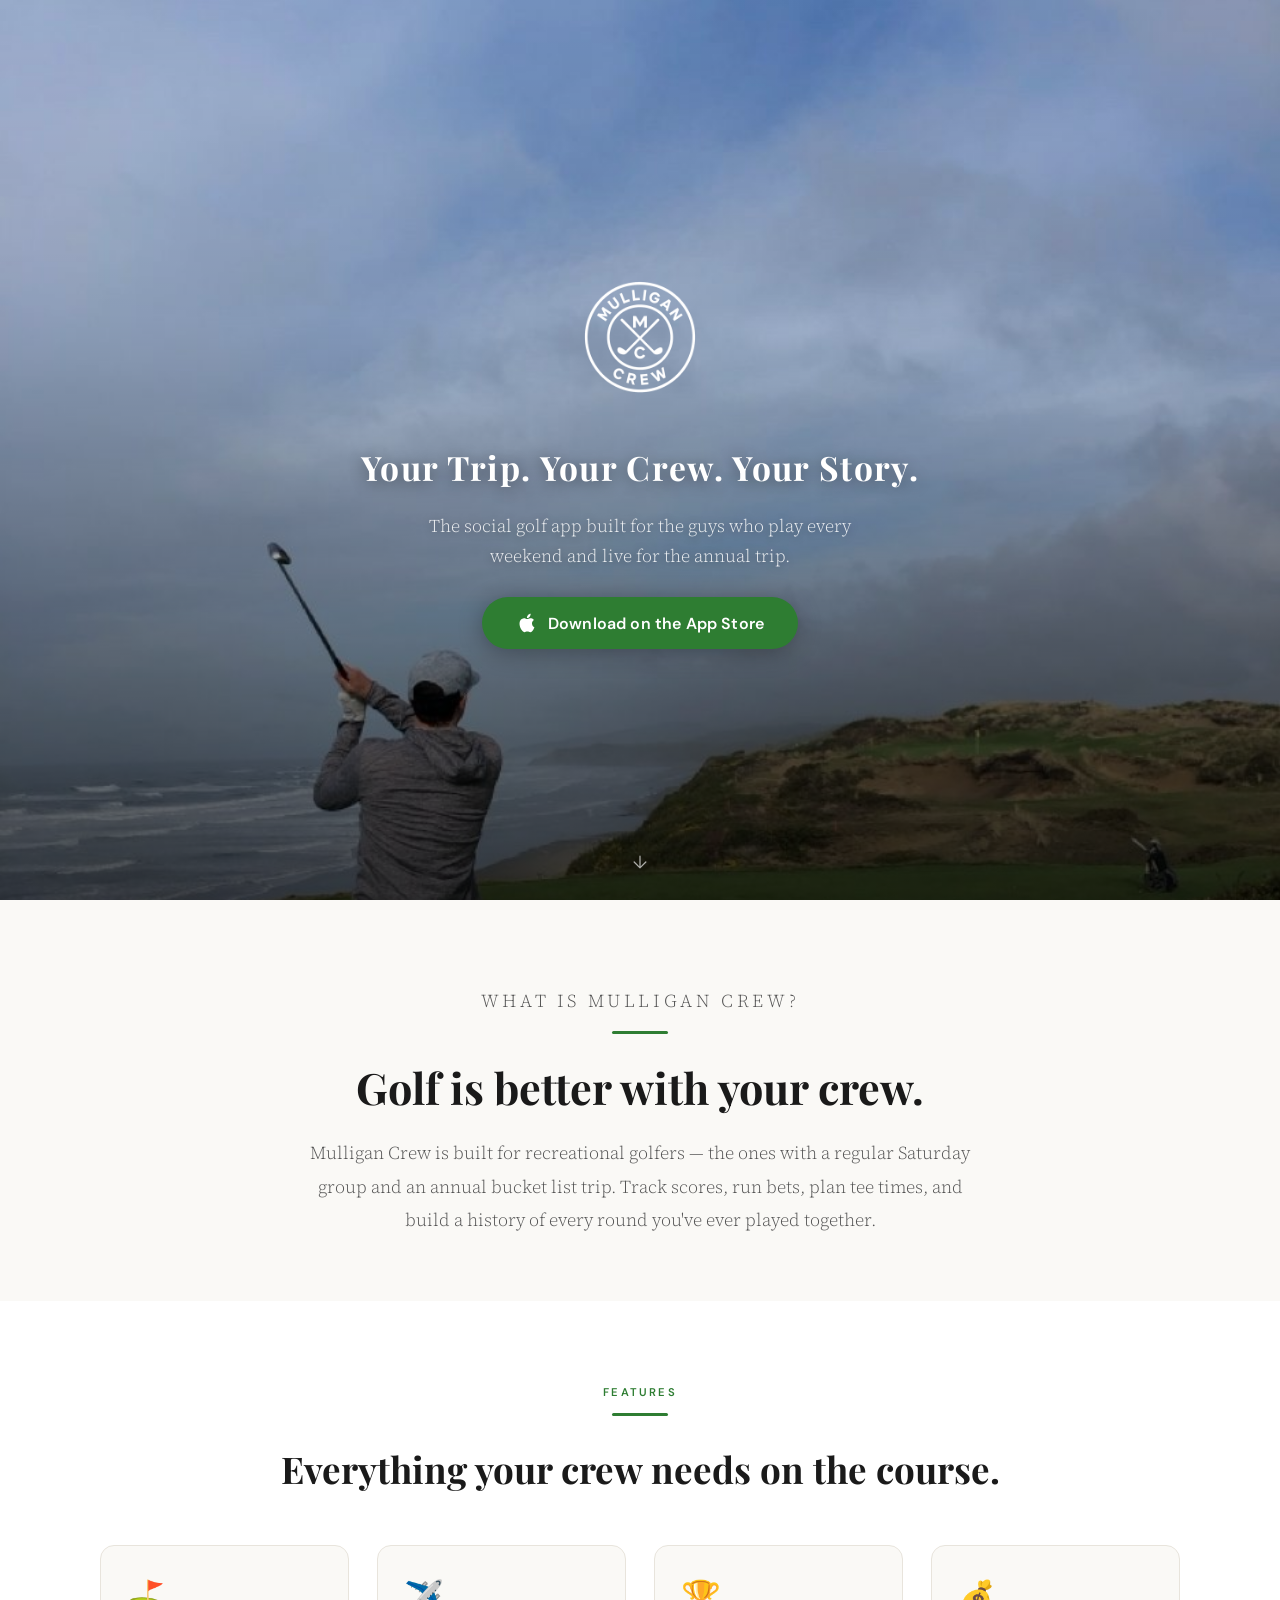
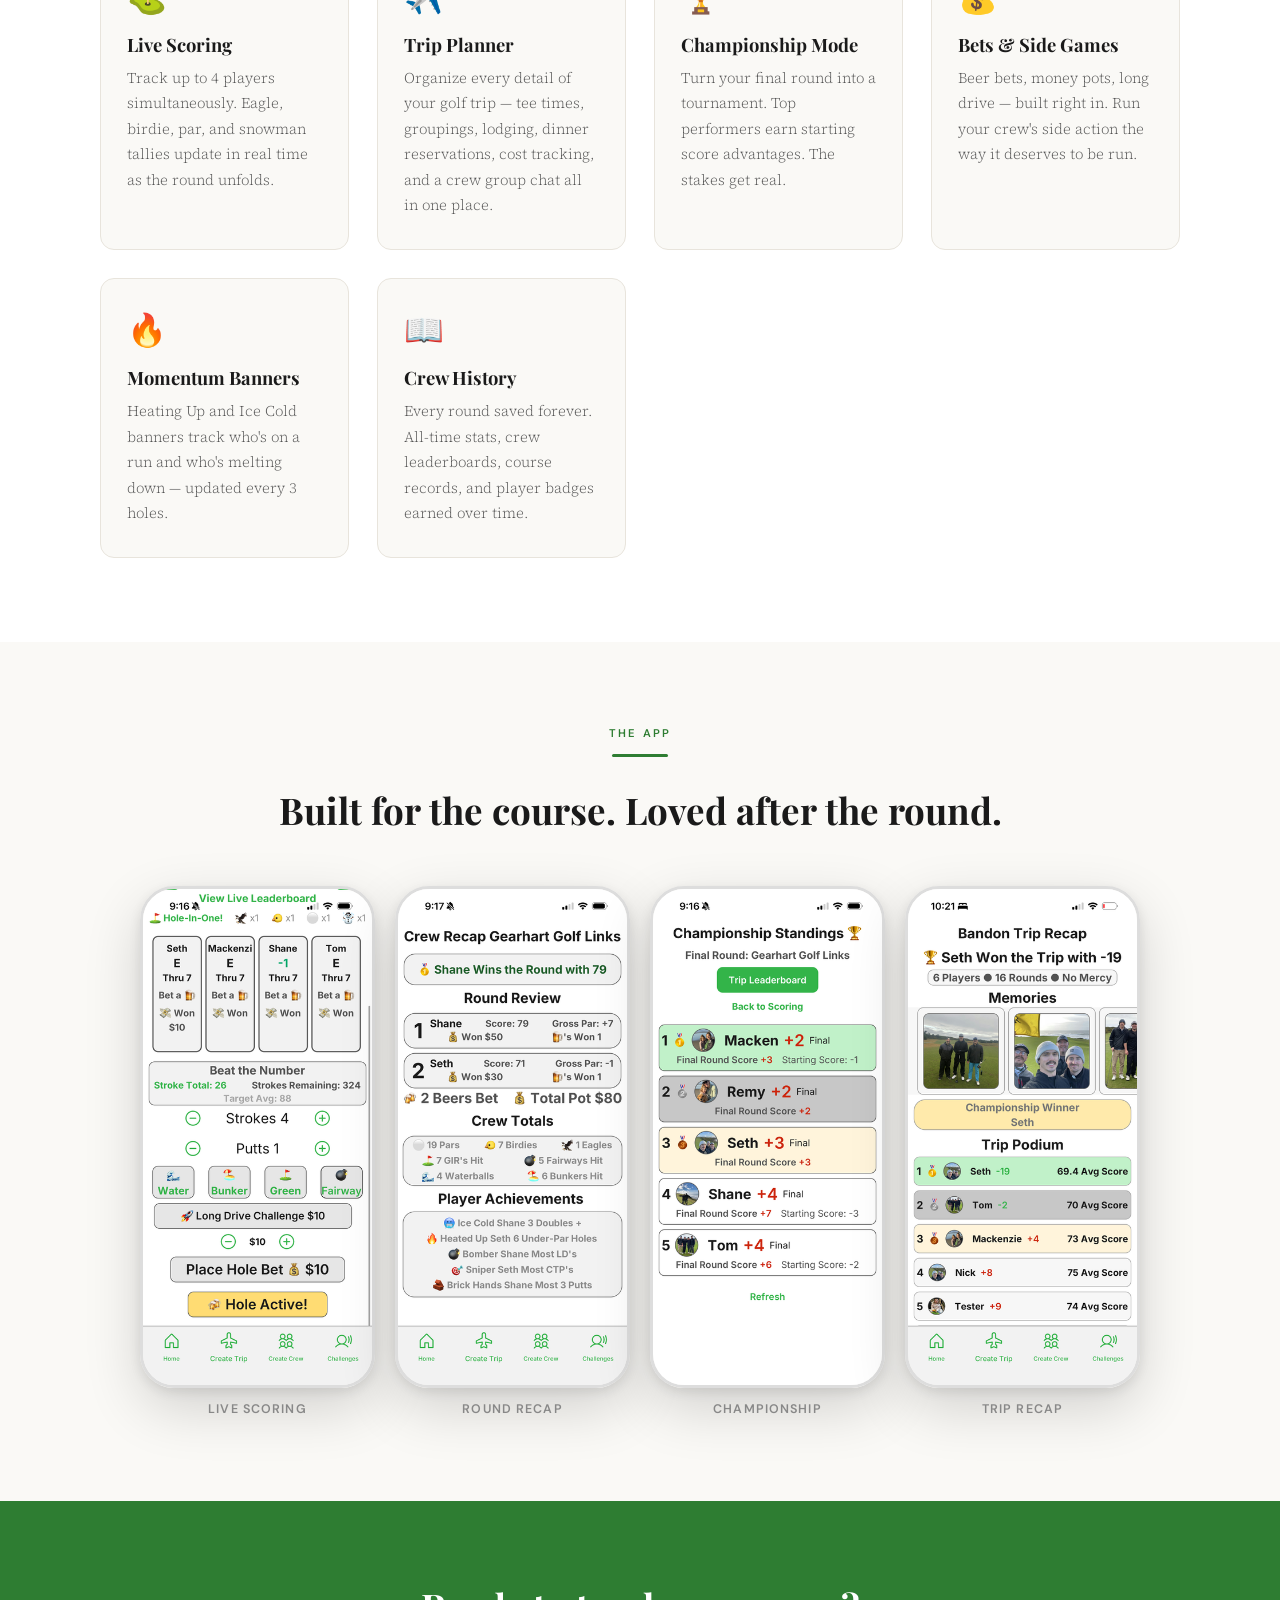
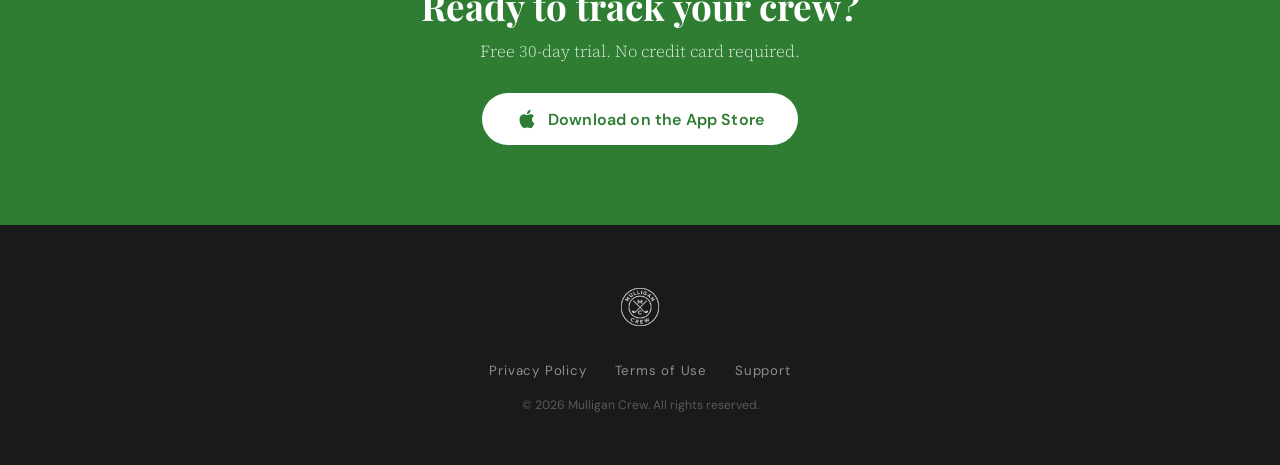
==== index.html @ a4bb323d "Update index.html" ====
<!DOCTYPE html>
<html lang="en">
<head>
<meta charset="UTF-8">
<meta name="viewport" content="width=device-width, initial-scale=1.0">
<title>Mulligan Crew — Social Golf for Your Crew</title>
<link rel="preconnect" href="https://fonts.googleapis.com">
<link href="https://fonts.googleapis.com/css2?family=Playfair+Display:wght@700;900&family=Source+Serif+4:wght@300;400;600&family=DM+Sans:wght@400;500;600&display=swap" rel="stylesheet">
<style>
  *, *::before, *::after { box-sizing: border-box; margin: 0; padding: 0; }

  :root {
    --green: #2E7D32;
    --green-light: #43A047;
    --green-pale: #f0f7f0;
    --cream: #faf9f6;
    --charcoal: #1a1a1a;
    --mid: #555;
    --light: #888;
  }

  html { scroll-behavior: smooth; }

  body {
    font-family: 'DM Sans', sans-serif;
    background: var(--cream);
    color: var(--charcoal);
    overflow-x: hidden;
  }

  /* ── HERO ── */
  .hero {
    position: relative;
    height: 100vh;
    min-height: 620px;
    max-height: 960px;
    display: flex;
    flex-direction: column;
    align-items: center;
    justify-content: center;
    text-align: center;
    overflow: hidden;
  }

  .hero-bg {
    position: absolute;
    inset: 0;
    background-image: url('[data-uri]');
    background-size: cover;
    background-position: center 30%;
    transform: scale(1.04);
    transition: transform 9s ease-out;
  }

  .hero-bg.loaded { transform: scale(1); }

  .hero-overlay {
    position: absolute;
    inset: 0;
    background: linear-gradient(
      to bottom,
      rgba(0,0,0,0.05) 0%,
      rgba(0,0,0,0.15) 35%,
      rgba(0,0,0,0.52) 80%,
      rgba(0,0,0,0.68) 100%
    );
  }

  .hero-content {
    position: relative;
    z-index: 2;
    display: flex;
    flex-direction: column;
    align-items: center;
    gap: 22px;
    padding: 0 24px;
    animation: fadeUp 1s ease both;
  }

  .hero-logo {
    width: 148px;
    height: 148px;
    object-fit: contain;
    filter: brightness(0) invert(1);
  }

  .hero-tagline {
    font-family: 'Playfair Display', serif;
    font-style: normal;
    font-weight: 700;
    font-size: clamp(1.35rem, 4.2vw, 2.1rem);
    color: #fff;
    letter-spacing: 0.04em;
    text-shadow: 0 2px 16px rgba(0,0,0,0.45);
  }

  .hero-sub {
    font-family: 'Source Serif 4', serif;
    font-weight: 300;
    font-size: clamp(0.95rem, 2.4vw, 1.12rem);
    color: rgba(255,255,255,0.87);
    max-width: 440px;
    line-height: 1.7;
    text-shadow: 0 1px 8px rgba(0,0,0,0.4);
  }

  .btn-download {
    display: inline-flex;
    align-items: center;
    gap: 10px;
    background: var(--green);
    color: #fff;
    font-family: 'DM Sans', sans-serif;
    font-size: 1rem;
    font-weight: 600;
    padding: 15px 34px;
    border-radius: 50px;
    text-decoration: none;
    transition: background 0.2s, transform 0.15s;
    box-shadow: 0 4px 24px rgba(0,0,0,0.32);
    margin-top: 4px;
    letter-spacing: 0.01em;
  }

  .btn-download:hover {
    background: var(--green-light);
    transform: translateY(-2px);
  }

  .btn-download svg {
    width: 22px;
    height: 22px;
    fill: #fff;
    flex-shrink: 0;
  }

  .hero-scroll {
    position: absolute;
    bottom: 28px;
    left: 50%;
    transform: translateX(-50%);
    z-index: 2;
    display: flex;
    flex-direction: column;
    align-items: center;
    gap: 5px;
    color: rgba(255,255,255,0.65);
    font-size: 0.7rem;
    letter-spacing: 0.14em;
    text-transform: uppercase;
    animation: bounce 2.2s infinite;
  }

  .hero-scroll svg {
    width: 20px; height: 20px;
    stroke: rgba(255,255,255,0.65);
    fill: none;
  }

  /* ── INTRO ── */
  .intro {
    max-width: 740px;
    margin: 0 auto;
    padding: 84px 32px 64px;
    text-align: center;
  }

  .section-label {
    font-family: 'DM Sans', sans-serif;
    font-size: 0.7rem;
    font-weight: 600;
    letter-spacing: 0.2em;
    text-transform: uppercase;
    color: var(--green);
    margin-bottom: 14px;
  }

  .divider {
    width: 56px;
    height: 3px;
    background: var(--green);
    margin: 0 auto 28px;
    border-radius: 2px;
  }

  .intro h2 {
    font-family: 'Playfair Display', serif;
    font-size: clamp(1.8rem, 4vw, 2.7rem);
    font-weight: 700;
    line-height: 1.2;
    color: var(--charcoal);
    margin-bottom: 22px;
  }

  .intro p {
    font-family: 'Source Serif 4', serif;
    font-weight: 300;
    font-size: clamp(1rem, 2vw, 1.13rem);
    line-height: 1.85;
    color: var(--mid);
  }

  /* ── FEATURES ── */
  .features {
    background: #fff;
    padding: 84px 32px;
  }

  .features-inner {
    max-width: 1080px;
    margin: 0 auto;
  }

  .features-header {
    text-align: center;
    margin-bottom: 52px;
  }

  .features-header h2 {
    font-family: 'Playfair Display', serif;
    font-size: clamp(1.6rem, 3.5vw, 2.3rem);
    color: var(--charcoal);
    margin-top: 8px;
  }

  .features-grid {
    display: grid;
    grid-template-columns: repeat(auto-fit, minmax(230px, 1fr));
    gap: 28px;
  }

  .feature-card {
    padding: 30px 26px;
    border-radius: 14px;
    background: var(--cream);
    border: 1px solid #e8e4dc;
    transition: transform 0.2s, box-shadow 0.2s;
  }

  .feature-card:hover {
    transform: translateY(-4px);
    box-shadow: 0 14px 40px rgba(0,0,0,0.07);
  }

  .feature-icon { font-size: 2rem; margin-bottom: 14px; }

  .feature-card h3 {
    font-family: 'Playfair Display', serif;
    font-size: 1.15rem;
    font-weight: 700;
    color: var(--charcoal);
    margin-bottom: 9px;
  }

  .feature-card p {
    font-family: 'Source Serif 4', serif;
    font-weight: 300;
    font-size: 0.93rem;
    line-height: 1.72;
    color: var(--mid);
  }

  /* ── SCREENSHOTS ── */
  .screenshots {
    padding: 84px 32px;
    background: var(--cream);
  }

  .screenshots-inner {
    max-width: 1080px;
    margin: 0 auto;
  }

  .screenshots-header {
    text-align: center;
    margin-bottom: 52px;
  }

  .screenshots-header h2 {
    font-family: 'Playfair Display', serif;
    font-size: clamp(1.6rem, 3.5vw, 2.3rem);
    color: var(--charcoal);
    margin-top: 8px;
  }

  .phone-row {
    display: flex;
    justify-content: center;
    gap: 20px;
    flex-wrap: wrap;
    align-items: flex-start;
  }

  .phone-wrap {
    display: flex;
    flex-direction: column;
    align-items: center;
    width: 210px;
    flex-shrink: 0;
  }

  .phone-frame {
    width: 100%;
    border-radius: 34px;
    box-shadow: 0 20px 56px rgba(0,0,0,0.16), 0 4px 12px rgba(0,0,0,0.09);
    display: block;
    border: 3px solid #ddd;
  }

  .phone-caption {
    text-align: center;
    margin-top: 13px;
    font-family: 'DM Sans', sans-serif;
    font-size: 0.78rem;
    font-weight: 600;
    color: var(--light);
    letter-spacing: 0.09em;
    text-transform: uppercase;
  }

  /* ── CTA STRIP ── */
  .cta-strip {
    background: var(--green);
    padding: 80px 32px;
    text-align: center;
  }

  .cta-strip h2 {
    font-family: 'Playfair Display', serif;
    font-size: clamp(1.6rem, 3.5vw, 2.3rem);
    color: #fff;
    margin-bottom: 10px;
  }

  .cta-strip p {
    font-family: 'Source Serif 4', serif;
    font-weight: 300;
    color: rgba(255,255,255,0.83);
    font-size: 1.05rem;
    margin-bottom: 30px;
  }

  .btn-white {
    display: inline-flex;
    align-items: center;
    gap: 10px;
    background: #fff;
    color: var(--green);
    font-family: 'DM Sans', sans-serif;
    font-size: 1rem;
    font-weight: 600;
    padding: 15px 34px;
    border-radius: 50px;
    text-decoration: none;
    transition: opacity 0.2s, transform 0.15s;
    letter-spacing: 0.01em;
  }

  .btn-white:hover { opacity: 0.92; transform: translateY(-2px); }
  .btn-white svg { width: 22px; height: 22px; fill: var(--green); flex-shrink: 0; }

  /* ── FOOTER ── */
  footer {
    background: var(--charcoal);
    padding: 52px 32px;
    text-align: center;
  }

  .footer-logo {
    width: 60px;
    filter: brightness(0) invert(1);
    opacity: 0.8;
    margin-bottom: 20px;
  }

  .footer-links {
    display: flex;
    justify-content: center;
    gap: 28px;
    flex-wrap: wrap;
    margin-bottom: 18px;
  }

  .footer-links a {
    color: rgba(255,255,255,0.5);
    text-decoration: none;
    font-size: 0.83rem;
    letter-spacing: 0.06em;
    transition: color 0.2s;
  }

  .footer-links a:hover { color: rgba(255,255,255,0.88); }

  .footer-copy {
    color: rgba(255,255,255,0.28);
    font-size: 0.76rem;
  }

  /* ── ANIMATIONS ── */
  @keyframes fadeUp {
    from { opacity: 0; transform: translateY(26px); }
    to   { opacity: 1; transform: translateY(0); }
  }

  @keyframes bounce {
    0%, 100% { transform: translateX(-50%) translateY(0); }
    50%       { transform: translateX(-50%) translateY(7px); }
  }

  /* ── RESPONSIVE ── */
  @media (min-width: 900px) {
    .hero-logo { width: 172px; height: 172px; }
    .phone-wrap { width: 235px; }
  }

  @media (max-width: 640px) {
    .phone-row { gap: 14px; }
    .phone-wrap { width: 155px; }
    .features-grid { grid-template-columns: 1fr; }
    .intro { padding: 60px 24px 48px; }
  }
</style>
</head>
<body>

<!-- HERO -->
<section class="hero">
  <div class="hero-bg" id="heroBg"></div>
  <div class="hero-overlay"></div>
  <div class="hero-content">
    <img class="hero-logo" src="[data-uri]" alt="Mulligan Crew">
    <p class="hero-tagline">Your Trip. Your Crew. Your Story.</p>
    <p class="hero-sub">The social golf app built for the guys who play every weekend and live for the annual trip.</p>
    <a href="https://apps.apple.com/us/app/mulligan-crew/id6759926474" target="_blank" class="btn-download">
      <svg viewBox="0 0 24 24"><path d="M18.71 19.5c-.83 1.24-1.71 2.45-3.05 2.47-1.34.03-1.77-.79-3.29-.79-1.53 0-2 .77-3.27.82-1.31.05-2.3-1.32-3.14-2.53C4.25 17 2.94 12.45 4.7 9.39c.87-1.52 2.43-2.48 4.12-2.51 1.28-.02 2.5.87 3.29.87.78 0 2.26-1.07 3.8-.91.65.03 2.47.26 3.64 1.98-.09.06-2.17 1.28-2.15 3.81.03 3.02 2.65 4.03 2.68 4.04-.03.07-.42 1.44-1.38 2.83M13 3.5c.73-.83 1.94-1.46 2.94-1.5.13 1.17-.34 2.35-1.04 3.19-.69.85-1.83 1.51-2.95 1.42-.15-1.15.41-2.35 1.05-3.11z"/></svg>
      Download on the App Store
    </a>
  </div>
  <div class="hero-scroll">
    <svg viewBox="0 0 24 24" stroke-width="1.5"><path d="M12 5v14M5 12l7 7 7-7" stroke-linecap="round" stroke-linejoin="round"/></svg>
  </div>
</section>

<!-- INTRO -->
<section class="intro">
  <p class="section-label">What is Mulligan Crew?</p>
  <div class="divider"></div>
  <h2>Golf is better with your crew.</h2>
  <p>Mulligan Crew is built for recreational golfers — the ones with a regular Saturday group and an annual bucket list trip. Track scores, run bets, plan tee times, and build a history of every round you've ever played together.</p>
</section>

<!-- FEATURES -->
<section class="features">
  <div class="features-inner">
    <div class="features-header">
      <p class="section-label">Features</p>
      <div class="divider"></div>
      <h2>Everything your crew needs on the course.</h2>
    </div>
    <div class="features-grid">
      <div class="feature-card">
        <div class="feature-icon">⛳</div>
        <h3>Live Scoring</h3>
        <p>Track up to 4 players simultaneously. Eagle, birdie, par, and snowman tallies update in real time as the round unfolds.</p>
      </div>
      <div class="feature-card">
        <div class="feature-icon">✈️</div>
        <h3>Trip Planner</h3>
        <p>Organize every detail of your golf trip — tee times, groupings, lodging, dinner reservations, cost tracking, and a crew group chat all in one place.</p>
      </div>
      <div class="feature-card">
        <div class="feature-icon">🏆</div>
        <h3>Championship Mode</h3>
        <p>Turn your final round into a tournament. Top performers earn starting score advantages. The stakes get real.</p>
      </div>
      <div class="feature-card">
        <div class="feature-icon">💰</div>
        <h3>Bets & Side Games</h3>
        <p>Beer bets, money pots, long drive — built right in. Run your crew's side action the way it deserves to be run.</p>
      </div>
      <div class="feature-card">
        <div class="feature-icon">🔥</div>
        <h3>Momentum Banners</h3>
        <p>Heating Up and Ice Cold banners track who's on a run and who's melting down — updated every 3 holes.</p>
      </div>
      <div class="feature-card">
        <div class="feature-icon">📖</div>
        <h3>Crew History</h3>
        <p>Every round saved forever. All-time stats, crew leaderboards, course records, and player badges earned over time.</p>
      </div>
    </div>
  </div>
</section>

<!-- SCREENSHOTS -->
<section class="screenshots">
  <div class="screenshots-inner">
    <div class="screenshots-header">
      <p class="section-label">The App</p>
      <div class="divider"></div>
      <h2>Built for the course. Loved after the round.</h2>
    </div>
    <div class="phone-row">
      <div class="phone-wrap">
        <img class="phone-frame" src="[data-uri]" alt="Live scoring">
        <p class="phone-caption">Live Scoring</p>
      </div>
      <div class="phone-wrap">
        <img class="phone-frame" src="[data-uri]" alt="Crew recap">
        <p class="phone-caption">Round Recap</p>
      </div>
      <div class="phone-wrap">
        <img class="phone-frame" src="[data-uri]" alt="Championship standings">
        <p class="phone-caption">Championship</p>
      </div>
      <div class="phone-wrap">
        <img class="phone-frame" src="[data-uri]" alt="Trip recap">
        <p class="phone-caption">Trip Recap</p>
      </div>
    </div>
  </div>
</section>

<!-- CTA -->
<section class="cta-strip">
  <h2>Ready to track your crew?</h2>
  <p>Free 30-day trial. No credit card required.</p>
  <a href="https://apps.apple.com/us/app/mulligan-crew/id6759926474" target="_blank" class="btn-white">
    <svg viewBox="0 0 24 24"><path d="M18.71 19.5c-.83 1.24-1.71 2.45-3.05 2.47-1.34.03-1.77-.79-3.29-.79-1.53 0-2 .77-3.27.82-1.31.05-2.3-1.32-3.14-2.53C4.25 17 2.94 12.45 4.7 9.39c.87-1.52 2.43-2.48 4.12-2.51 1.28-.02 2.5.87 3.29.87.78 0 2.26-1.07 3.8-.91.65.03 2.47.26 3.64 1.98-.09.06-2.17 1.28-2.15 3.81.03 3.02 2.65 4.03 2.68 4.04-.03.07-.42 1.44-1.38 2.83M13 3.5c.73-.83 1.94-1.46 2.94-1.5.13 1.17-.34 2.35-1.04 3.19-.69.85-1.83 1.51-2.95 1.42-.15-1.15.41-2.35 1.05-3.11z"/></svg>
    Download on the App Store
  </a>
</section>

<!-- FOOTER -->
<footer>
  <img class="footer-logo" src="[data-uri]" alt="Mulligan Crew">
  <div class="footer-links">
    <a href="https://sethatheroux-hub.github.io/mulligancrew-legal/#privacy">Privacy Policy</a>
    <a href="https://sethatheroux-hub.github.io/mulligancrew-legal/#terms">Terms of Use</a>
    <a href="mailto:mulligancrewsupport@gmail.com">Support</a>
  </div>
  <p class="footer-copy">© 2026 Mulligan Crew. All rights reserved.</p>
</footer>

<script>
  window.addEventListener('load', () => {
    document.getElementById('heroBg').classList.add('loaded');
  });
  // TO UPDATE YOUR APP STORE LINK:
  // Search this file for "apps.apple.com" — appears in 2 places.
  // Replace both with your actual App Store URL when live.
</script>

</body>
</html>
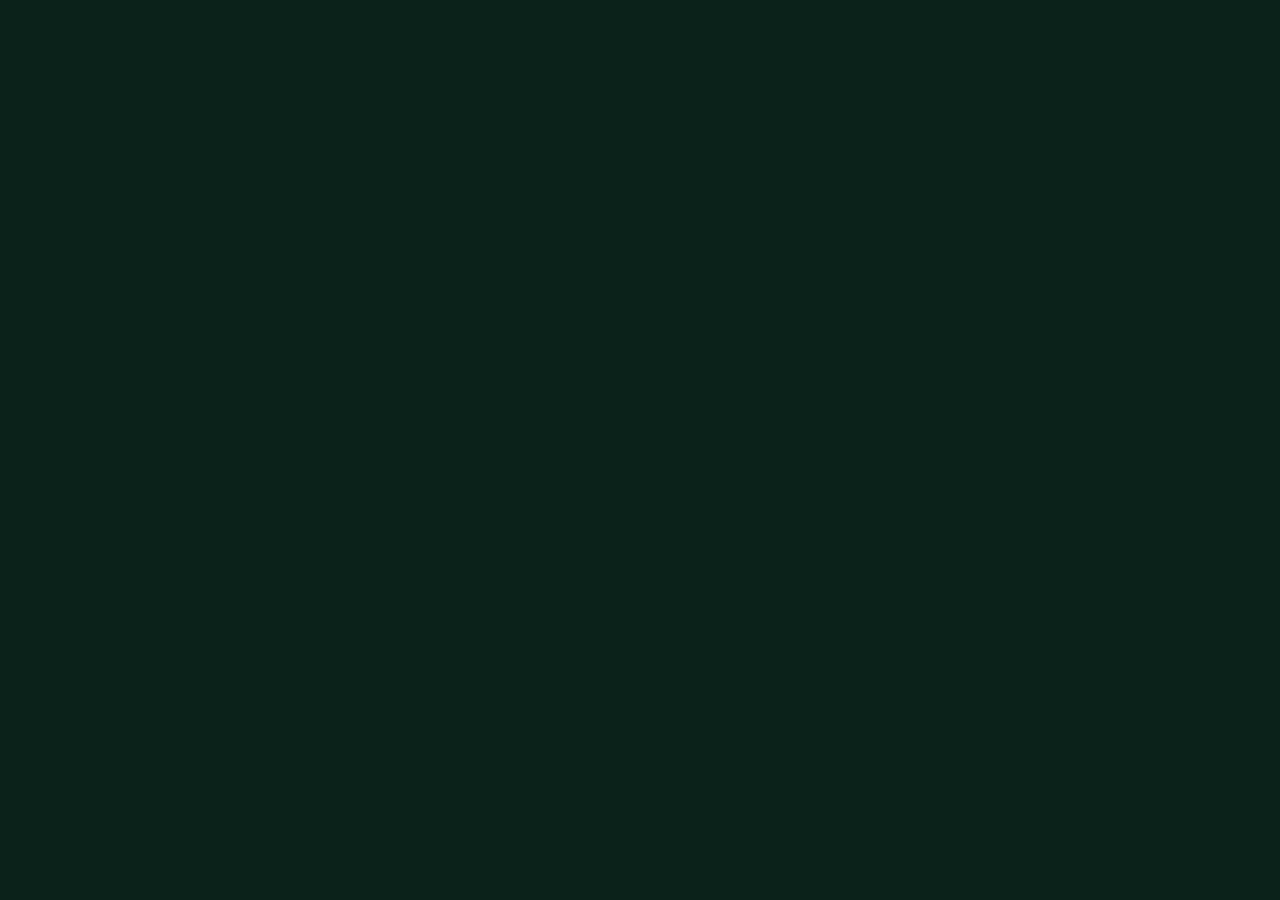
==== commit ef59c31a: "Update index.html" ====
--- a/index.html
+++ b/index.html
@@ -1,555 +1,72 @@
 <!DOCTYPE html>
 <html lang="en">
 <head>
-<meta charset="UTF-8">
-<meta name="viewport" content="width=device-width, initial-scale=1.0">
+<meta charset="UTF-8" />
+<meta name="viewport" content="width=device-width, initial-scale=1.0" />
 <title>Mulligan Crew — Social Golf for Your Crew</title>
-<link rel="preconnect" href="https://fonts.googleapis.com">
-<link href="https://fonts.googleapis.com/css2?family=Playfair+Display:wght@700;900&family=Source+Serif+4:wght@300;400;600&family=DM+Sans:wght@400;500;600&display=swap" rel="stylesheet">
+<link rel="preconnect" href="https://fonts.googleapis.com" />
+<link rel="preconnect" href="https://fonts.gstatic.com" crossorigin />
+<link href="https://fonts.googleapis.com/css2?family=Playfair+Display:ital,wght@0,700;0,900;1,700&family=Inter:wght@400;500;600&display=swap" rel="stylesheet" />
 <style>
-  *, *::before, *::after { box-sizing: border-box; margin: 0; padding: 0; }
+*, *::before, *::after { box-sizing: border-box; margin: 0; padding: 0; }
 
-  :root {
-    --green: #2E7D32;
-    --green-light: #43A047;
-    --green-pale: #f0f7f0;
-    --cream: #faf9f6;
-    --charcoal: #1a1a1a;
-    --mid: #555;
-    --light: #888;
-  }
+:root {
+--forest: #0C2218;
+--deep: #071610;
+--mid: #163828;
+--accent: #4EB86A;
+--accent2: #3a9e54;
+--text: #F0F5F0;
+--muted: #7DAB8A;
+--rule: rgba(78,184,106,0.18);
+}
 
-  html { scroll-behavior: smooth; }
+html { scroll-behavior: smooth; }
+body {
+background: var(--forest);
+color: var(--text);
+font-family: 'Inter', sans-serif;
+font-size: 16px;
+line-height: 1.6;
+overflow-x: hidden;
+}
 
-  body {
-    font-family: 'DM Sans', sans-serif;
-    background: var(--cream);
-    color: var(--charcoal);
-    overflow-x: hidden;
-  }
+/* ── NAV ── */
+nav {
+position: fixed; top: 0; left: 0; right: 0; z-index: 100;
+display: flex; align-items: center; justify-content: space-between;
+padding: 18px 44px;
+background: linear-gradient(to bottom, rgba(7,22,16,0.92) 0%, transparent 100%);
+}
+.nav-logo {
+font-family: 'Playfair Display', serif;
+font-size: 1.2rem; font-weight: 700;
+letter-spacing: 0.06em;
+color: var(--accent); text-decoration: none;
+}
 
-  /* ── HERO ── */
-  .hero {
-    position: relative;
-    height: 100vh;
-    min-height: 620px;
-    max-height: 960px;
-    display: flex;
-    flex-direction: column;
-    align-items: center;
-    justify-content: center;
-    text-align: center;
-    overflow: hidden;
-  }
+/* ── APP STORE BADGE (green) ── */
+.appstore-badge {
+display: inline-flex; align-items: center; gap: 11px;
+background: var(--accent);
+color: #fff;
+padding: 11px 22px; border-radius: 12px;
+text-decoration: none;
+border: none;
+transition: background 0.2s, transform 0.15s;
+}
+.appstore-badge:hover { background: var(--accent2); transform: translateY(-1px); }
+.appstore-badge-text { display: flex; flex-direction: column; line-height: 1.25; }
+.appstore-badge-text .badge-small { font-size: 0.62rem; letter-spacing: 0.04em; opacity: 0.9; }
+.appstore-badge-text .badge-large { font-weight: 700; }
 
-  .hero-bg {
-    position: absolute;
-    inset: 0;
-    background-image: url('[data-uri]');
-    background-size: cover;
-    background-position: center 30%;
-    transform: scale(1.04);
-    transition: transform 9s ease-out;
-  }
-
-  .hero-bg.loaded { transform: scale(1); }
-
-  .hero-overlay {
-    position: absolute;
-    inset: 0;
-    background: linear-gradient(
-      to bottom,
-      rgba(0,0,0,0.05) 0%,
-      rgba(0,0,0,0.15) 35%,
-      rgba(0,0,0,0.52) 80%,
-      rgba(0,0,0,0.68) 100%
-    );
-  }
-
-  .hero-content {
-    position: relative;
-    z-index: 2;
-    display: flex;
-    flex-direction: column;
-    align-items: center;
-    gap: 22px;
-    padding: 0 24px;
-    animation: fadeUp 1s ease both;
-  }
-
-  .hero-logo {
-    width: 148px;
-    height: 148px;
-    object-fit: contain;
-    filter: brightness(0) invert(1);
-  }
-
-  .hero-tagline {
-    font-family: 'Playfair Display', serif;
-    font-style: normal;
-    font-weight: 700;
-    font-size: clamp(1.35rem, 4.2vw, 2.1rem);
-    color: #fff;
-    letter-spacing: 0.04em;
-    text-shadow: 0 2px 16px rgba(0,0,0,0.45);
-  }
-
-  .hero-sub {
-    font-family: 'Source Serif 4', serif;
-    font-weight: 300;
-    font-size: clamp(0.95rem, 2.4vw, 1.12rem);
-    color: rgba(255,255,255,0.87);
-    max-width: 440px;
-    line-height: 1.7;
-    text-shadow: 0 1px 8px rgba(0,0,0,0.4);
-  }
-
-  .btn-download {
-    display: inline-flex;
-    align-items: center;
-    gap: 10px;
-    background: var(--green);
-    color: #fff;
-    font-family: 'DM Sans', sans-serif;
-    font-size: 1rem;
-    font-weight: 600;
-    padding: 15px 34px;
-    border-radius: 50px;
-    text-decoration: none;
-    transition: background 0.2s, transform 0.15s;
-    box-shadow: 0 4px 24px rgba(0,0,0,0.32);
-    margin-top: 4px;
-    letter-spacing: 0.01em;
-  }
-
-  .btn-download:hover {
-    background: var(--green-light);
-    transform: translateY(-2px);
-  }
-
-  .btn-download svg {
-    width: 22px;
-    height: 22px;
-    fill: #fff;
-    flex-shrink: 0;
-  }
-
-  .hero-scroll {
-    position: absolute;
-    bottom: 28px;
-    left: 50%;
-    transform: translateX(-50%);
-    z-index: 2;
-    display: flex;
-    flex-direction: column;
-    align-items: center;
-    gap: 5px;
-    color: rgba(255,255,255,0.65);
-    font-size: 0.7rem;
-    letter-spacing: 0.14em;
-    text-transform: uppercase;
-    animation: bounce 2.2s infinite;
-  }
-
-  .hero-scroll svg {
-    width: 20px; height: 20px;
-    stroke: rgba(255,255,255,0.65);
-    fill: none;
-  }
-
-  /* ── INTRO ── */
-  .intro {
-    max-width: 740px;
-    margin: 0 auto;
-    padding: 84px 32px 64px;
-    text-align: center;
-  }
-
-  .section-label {
-    font-family: 'DM Sans', sans-serif;
-    font-size: 0.7rem;
-    font-weight: 600;
-    letter-spacing: 0.2em;
-    text-transform: uppercase;
-    color: var(--green);
-    margin-bottom: 14px;
-  }
-
-  .divider {
-    width: 56px;
-    height: 3px;
-    background: var(--green);
-    margin: 0 auto 28px;
-    border-radius: 2px;
-  }
-
-  .intro h2 {
-    font-family: 'Playfair Display', serif;
-    font-size: clamp(1.8rem, 4vw, 2.7rem);
-    font-weight: 700;
-    line-height: 1.2;
-    color: var(--charcoal);
-    margin-bottom: 22px;
-  }
-
-  .intro p {
-    font-family: 'Source Serif 4', serif;
-    font-weight: 300;
-    font-size: clamp(1rem, 2vw, 1.13rem);
-    line-height: 1.85;
-    color: var(--mid);
-  }
-
-  /* ── FEATURES ── */
-  .features {
-    background: #fff;
-    padding: 84px 32px;
-  }
-
-  .features-inner {
-    max-width: 1080px;
-    margin: 0 auto;
-  }
-
-  .features-header {
-    text-align: center;
-    margin-bottom: 52px;
-  }
-
-  .features-header h2 {
-    font-family: 'Playfair Display', serif;
-    font-size: clamp(1.6rem, 3.5vw, 2.3rem);
-    color: var(--charcoal);
-    margin-top: 8px;
-  }
-
-  .features-grid {
-    display: grid;
-    grid-template-columns: repeat(auto-fit, minmax(230px, 1fr));
-    gap: 28px;
-  }
-
-  .feature-card {
-    padding: 30px 26px;
-    border-radius: 14px;
-    background: var(--cream);
-    border: 1px solid #e8e4dc;
-    transition: transform 0.2s, box-shadow 0.2s;
-  }
-
-  .feature-card:hover {
-    transform: translateY(-4px);
-    box-shadow: 0 14px 40px rgba(0,0,0,0.07);
-  }
-
-  .feature-icon { font-size: 2rem; margin-bottom: 14px; }
-
-  .feature-card h3 {
-    font-family: 'Playfair Display', serif;
-    font-size: 1.15rem;
-    font-weight: 700;
-    color: var(--charcoal);
-    margin-bottom: 9px;
-  }
-
-  .feature-card p {
-    font-family: 'Source Serif 4', serif;
-    font-weight: 300;
-    font-size: 0.93rem;
-    line-height: 1.72;
-    color: var(--mid);
-  }
-
-  /* ── SCREENSHOTS ── */
-  .screenshots {
-    padding: 84px 32px;
-    background: var(--cream);
-  }
-
-  .screenshots-inner {
-    max-width: 1080px;
-    margin: 0 auto;
-  }
-
-  .screenshots-header {
-    text-align: center;
-    margin-bottom: 52px;
-  }
-
-  .screenshots-header h2 {
-    font-family: 'Playfair Display', serif;
-    font-size: clamp(1.6rem, 3.5vw, 2.3rem);
-    color: var(--charcoal);
-    margin-top: 8px;
-  }
-
-  .phone-row {
-    display: flex;
-    justify-content: center;
-    gap: 20px;
-    flex-wrap: wrap;
-    align-items: flex-start;
-  }
-
-  .phone-wrap {
-    display: flex;
-    flex-direction: column;
-    align-items: center;
-    width: 210px;
-    flex-shrink: 0;
-  }
-
-  .phone-frame {
-    width: 100%;
-    border-radius: 34px;
-    box-shadow: 0 20px 56px rgba(0,0,0,0.16), 0 4px 12px rgba(0,0,0,0.09);
-    display: block;
-    border: 3px solid #ddd;
-  }
-
-  .phone-caption {
-    text-align: center;
-    margin-top: 13px;
-    font-family: 'DM Sans', sans-serif;
-    font-size: 0.78rem;
-    font-weight: 600;
-    color: var(--light);
-    letter-spacing: 0.09em;
-    text-transform: uppercase;
-  }
-
-  /* ── CTA STRIP ── */
-  .cta-strip {
-    background: var(--green);
-    padding: 80px 32px;
-    text-align: center;
-  }
-
-  .cta-strip h2 {
-    font-family: 'Playfair Display', serif;
-    font-size: clamp(1.6rem, 3.5vw, 2.3rem);
-    color: #fff;
-    margin-bottom: 10px;
-  }
-
-  .cta-strip p {
-    font-family: 'Source Serif 4', serif;
-    font-weight: 300;
-    color: rgba(255,255,255,0.83);
-    font-size: 1.05rem;
-    margin-bottom: 30px;
-  }
-
-  .btn-white {
-    display: inline-flex;
-    align-items: center;
-    gap: 10px;
-    background: #fff;
-    color: var(--green);
-    font-family: 'DM Sans', sans-serif;
-    font-size: 1rem;
-    font-weight: 600;
-    padding: 15px 34px;
-    border-radius: 50px;
-    text-decoration: none;
-    transition: opacity 0.2s, transform 0.15s;
-    letter-spacing: 0.01em;
-  }
-
-  .btn-white:hover { opacity: 0.92; transform: translateY(-2px); }
-  .btn-white svg { width: 22px; height: 22px; fill: var(--green); flex-shrink: 0; }
-
-  /* ── FOOTER ── */
-  footer {
-    background: var(--charcoal);
-    padding: 52px 32px;
-    text-align: center;
-  }
-
-  .footer-logo {
-    width: 60px;
-    filter: brightness(0) invert(1);
-    opacity: 0.8;
-    margin-bottom: 20px;
-  }
-
-  .footer-links {
-    display: flex;
-    justify-content: center;
-    gap: 28px;
-    flex-wrap: wrap;
-    margin-bottom: 18px;
-  }
-
-  .footer-links a {
-    color: rgba(255,255,255,0.5);
-    text-decoration: none;
-    font-size: 0.83rem;
-    letter-spacing: 0.06em;
-    transition: color 0.2s;
-  }
-
-  .footer-links a:hover { color: rgba(255,255,255,0.88); }
-
-  .footer-copy {
-    color: rgba(255,255,255,0.28);
-    font-size: 0.76rem;
-  }
-
-  /* ── ANIMATIONS ── */
-  @keyframes fadeUp {
-    from { opacity: 0; transform: translateY(26px); }
-    to   { opacity: 1; transform: translateY(0); }
-  }
-
-  @keyframes bounce {
-    0%, 100% { transform: translateX(-50%) translateY(0); }
-    50%       { transform: translateX(-50%) translateY(7px); }
-  }
-
-  /* ── RESPONSIVE ── */
-  @media (min-width: 900px) {
-    .hero-logo { width: 172px; height: 172px; }
-    .phone-wrap { width: 235px; }
-  }
-
-  @media (max-width: 640px) {
-    .phone-row { gap: 14px; }
-    .phone-wrap { width: 155px; }
-    .features-grid { grid-template-columns: 1fr; }
-    .intro { padding: 60px 24px 48px; }
-  }
-</style>
-</head>
-<body>
-
-<!-- HERO -->
-<section class="hero">
-  <div class="hero-bg" id="heroBg"></div>
-  <div class="hero-overlay"></div>
-  <div class="hero-content">
-    <img class="hero-logo" src="[data-uri]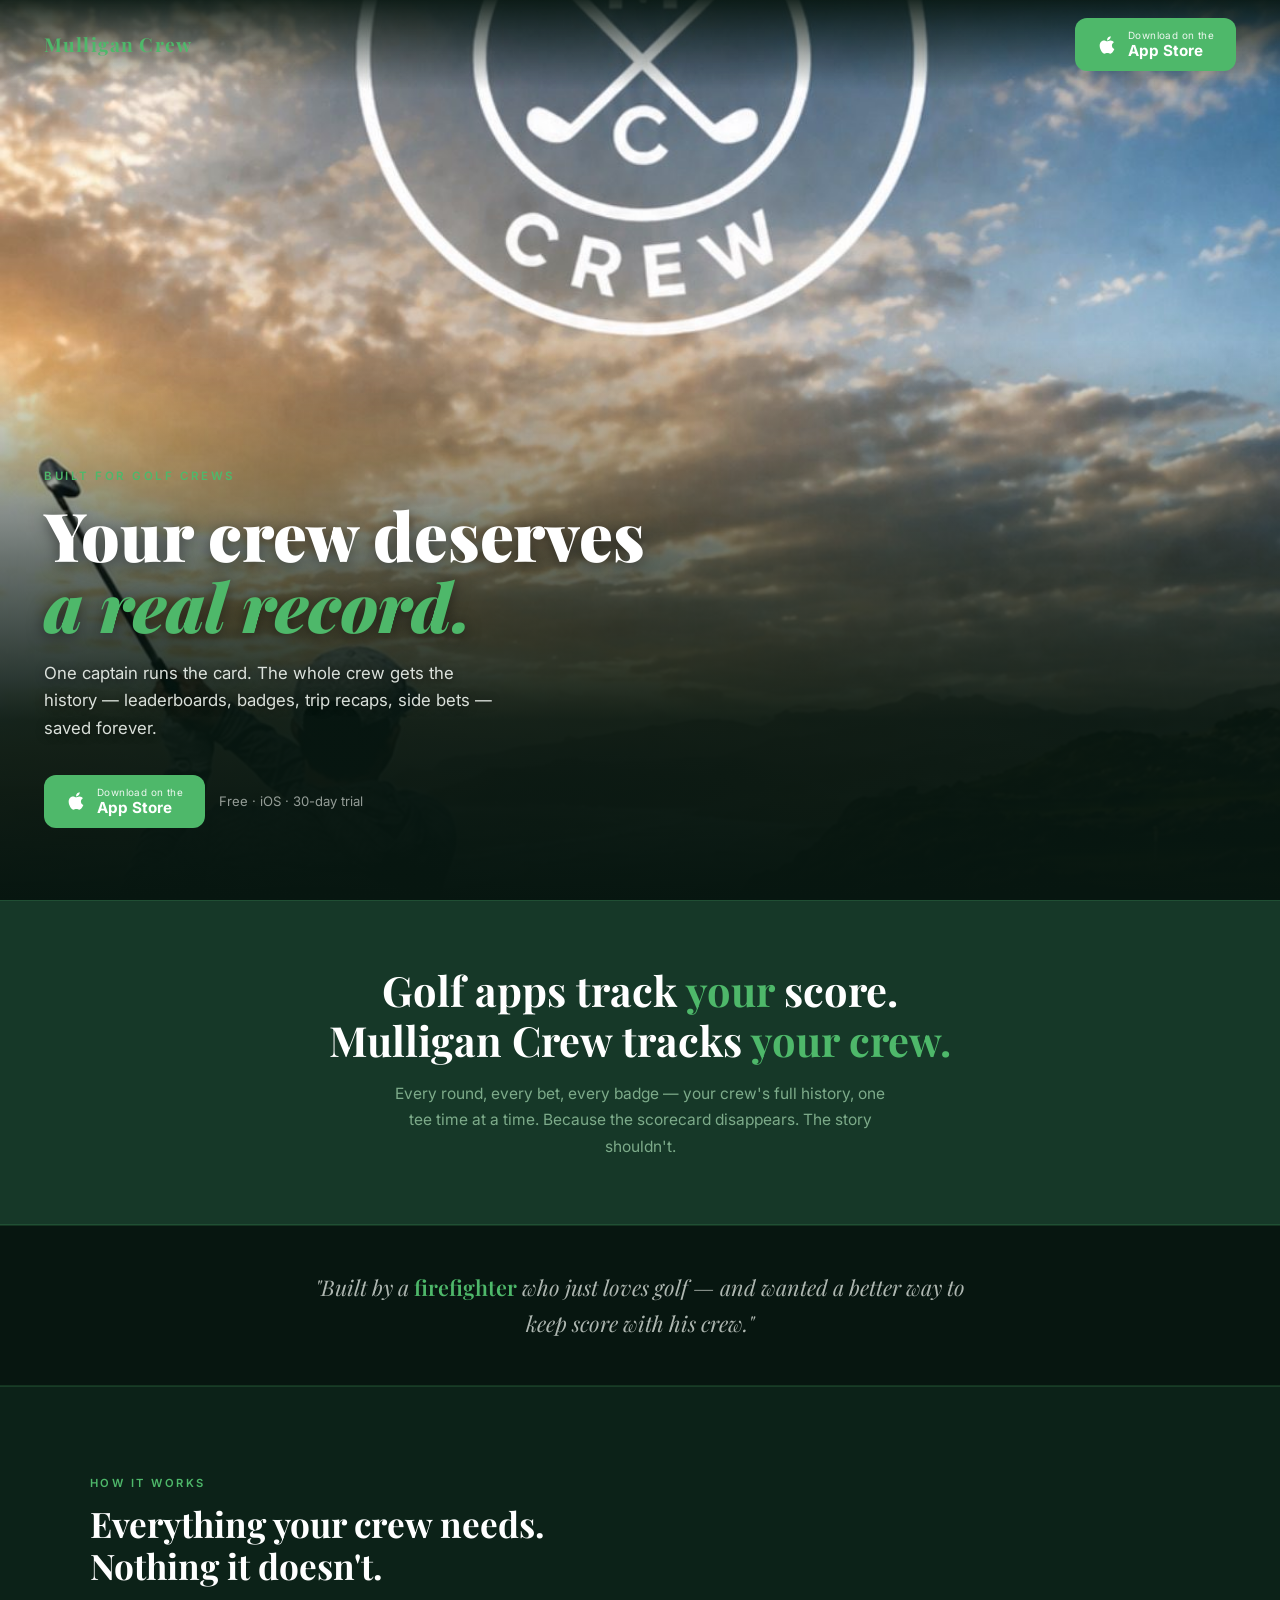
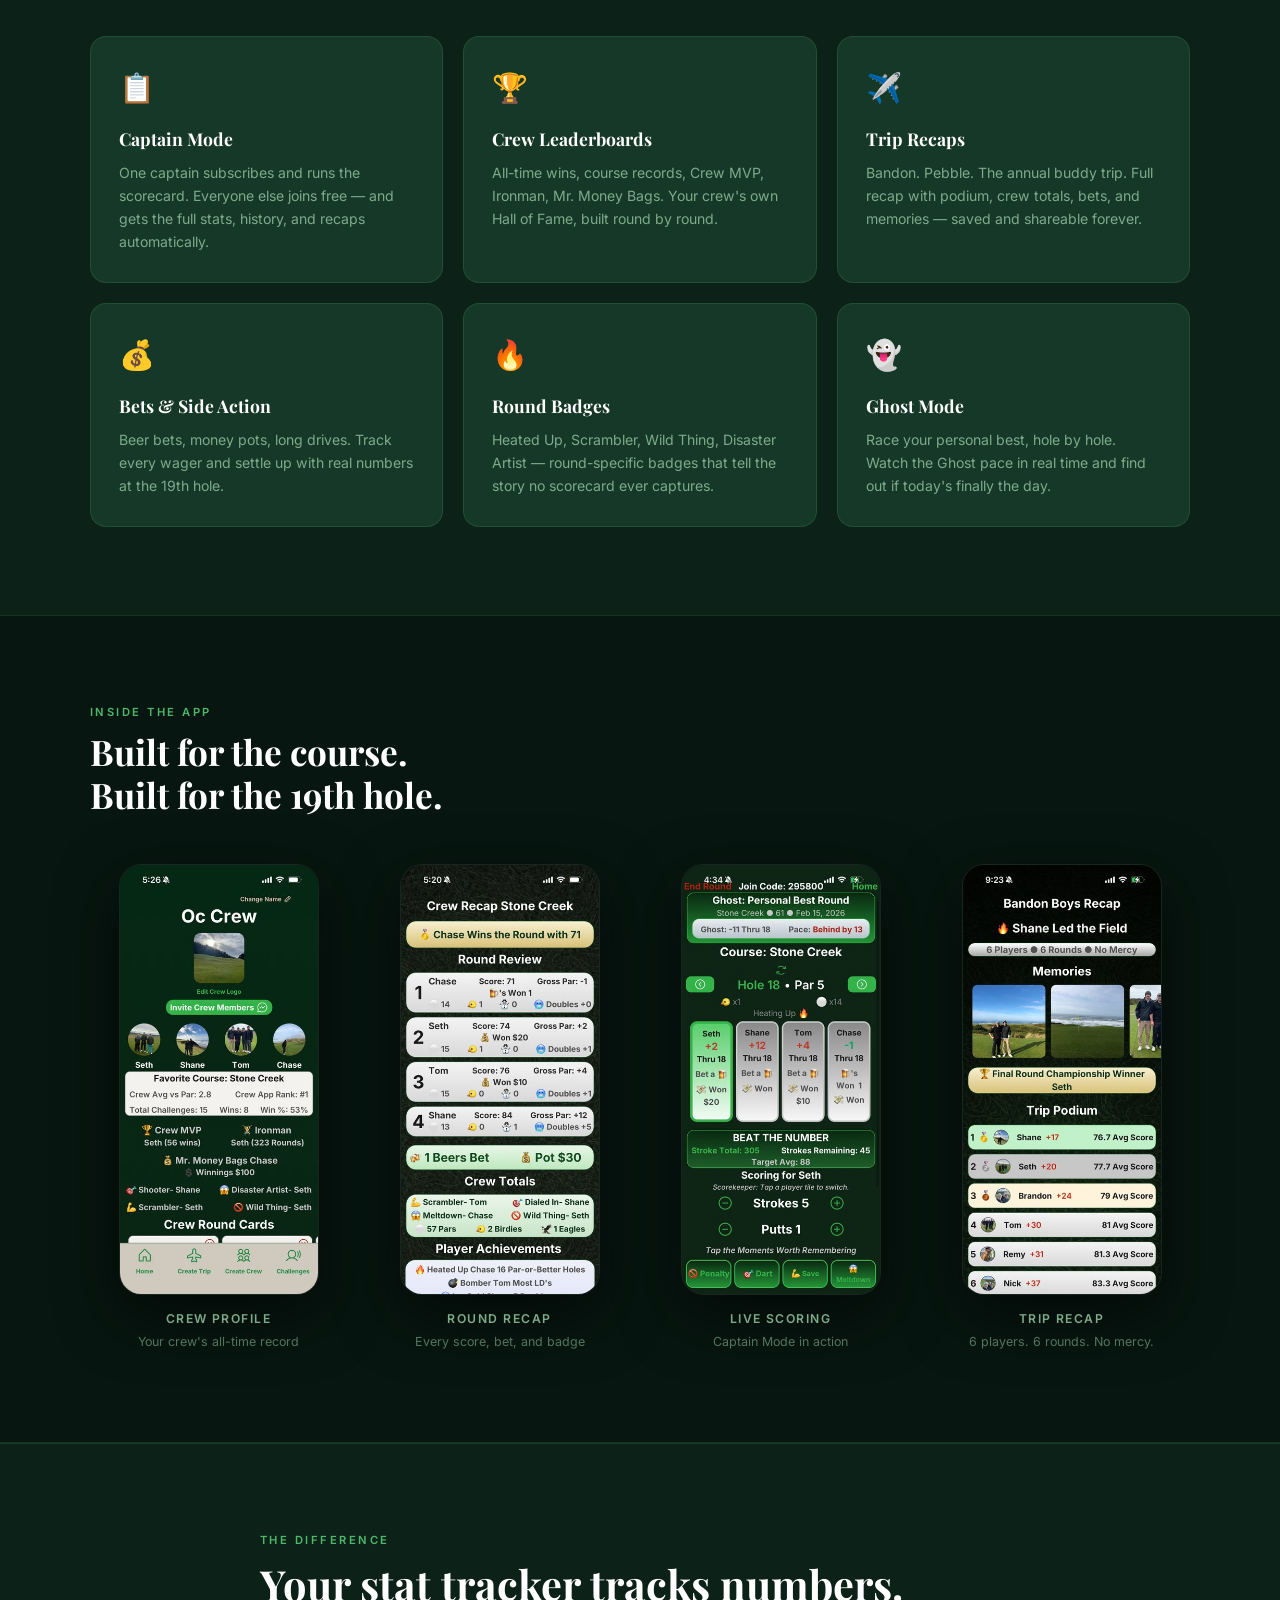
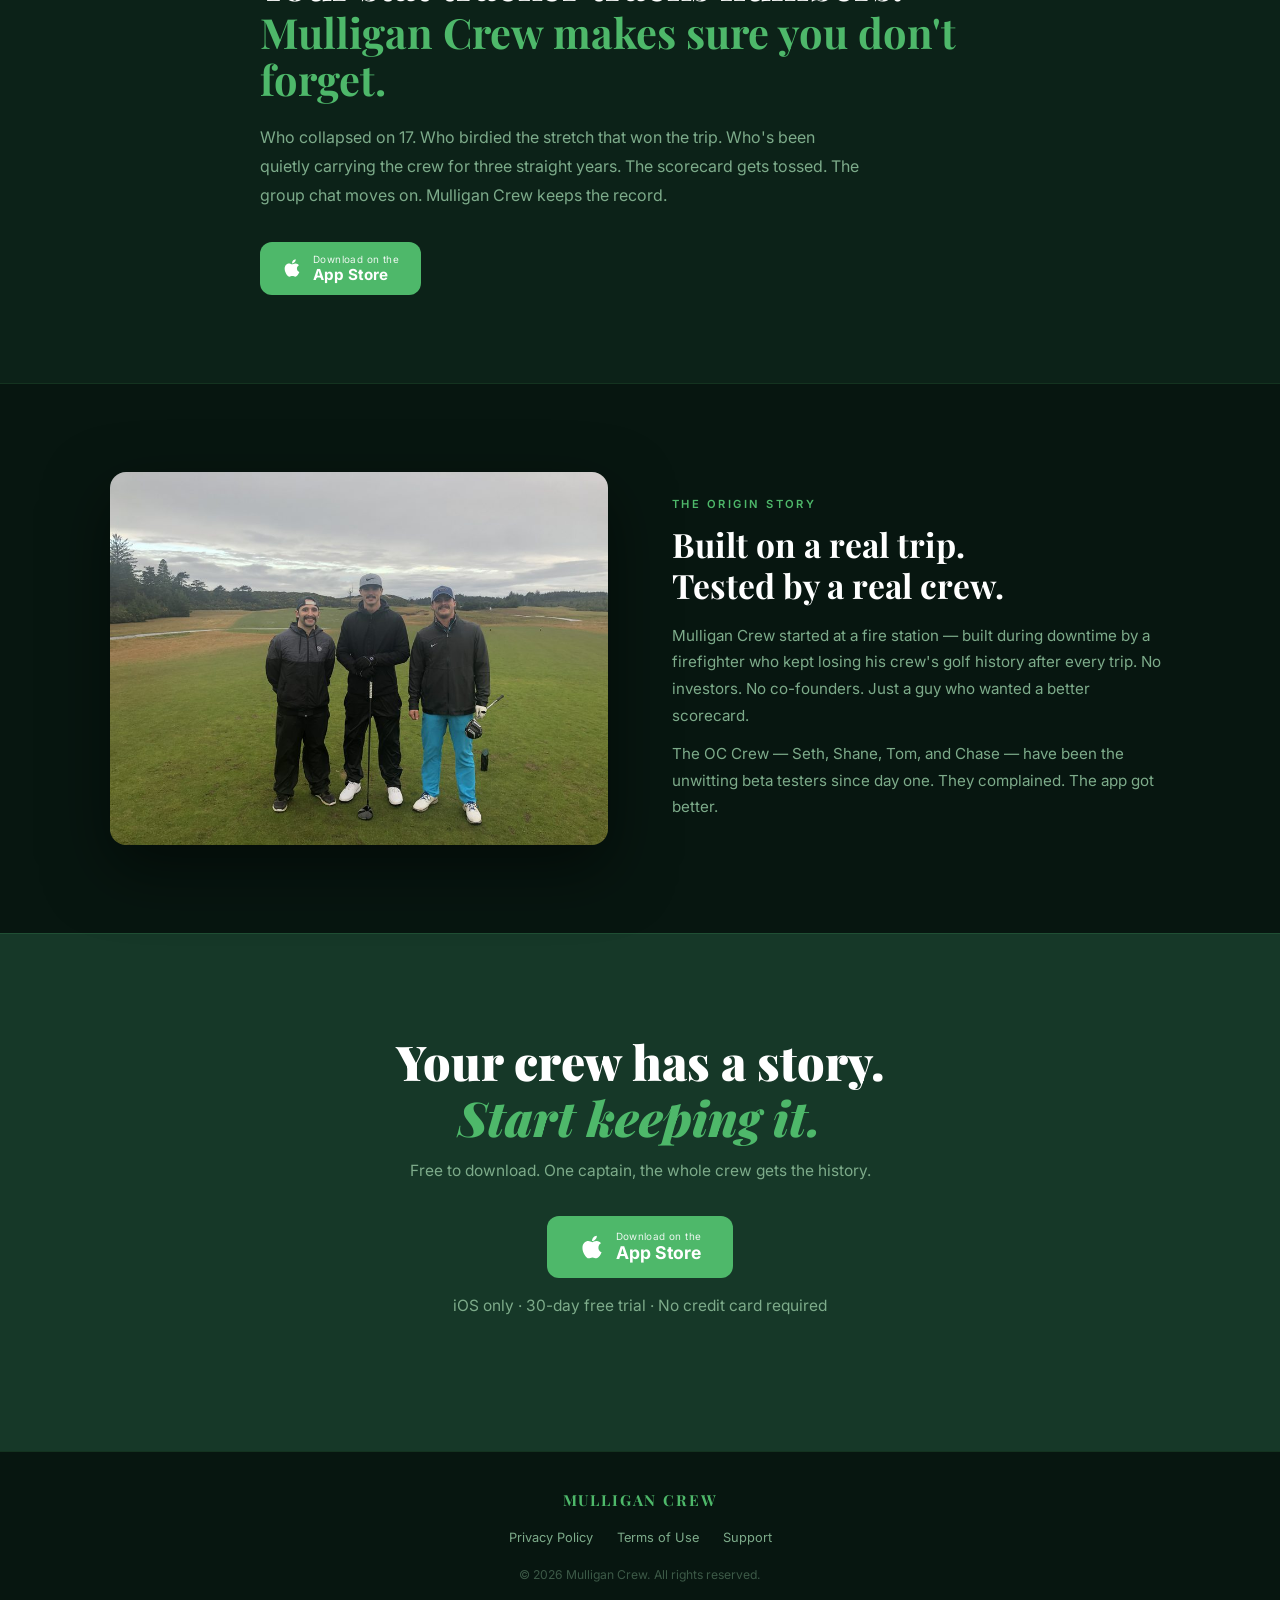
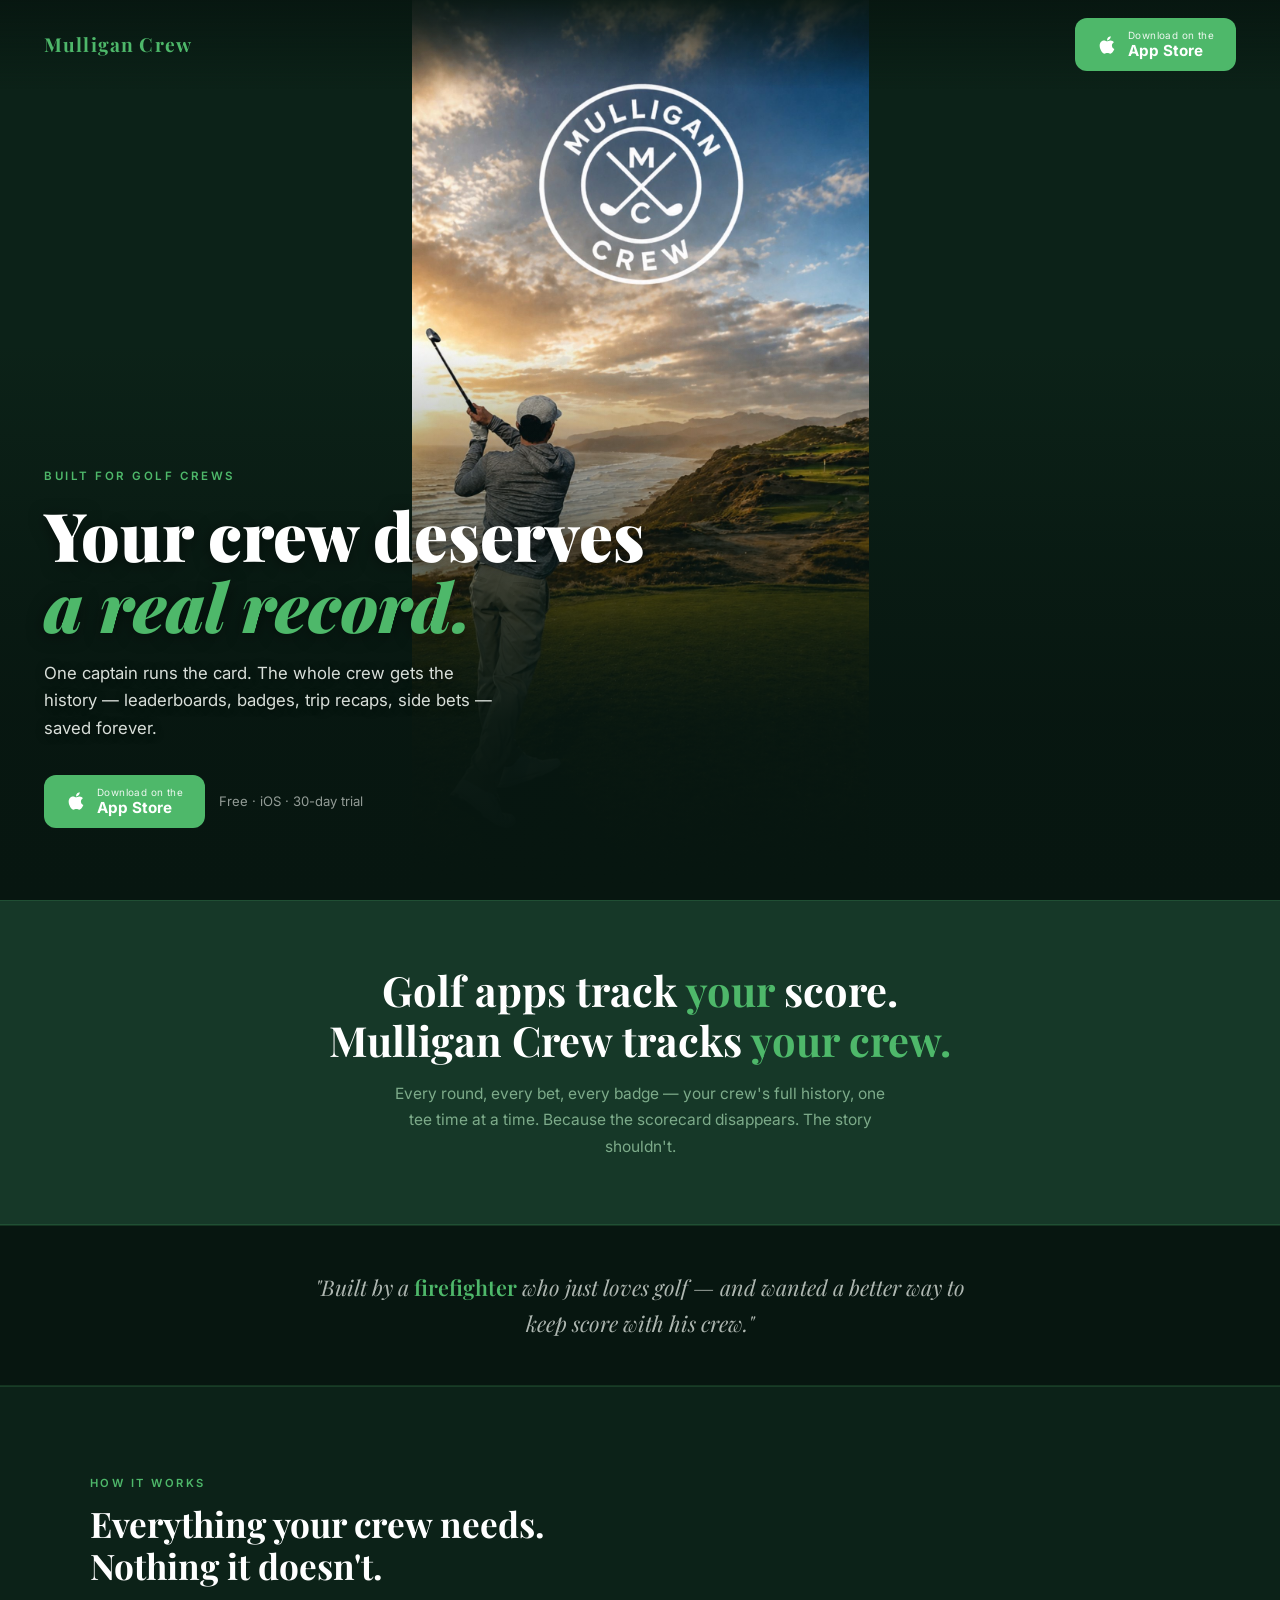
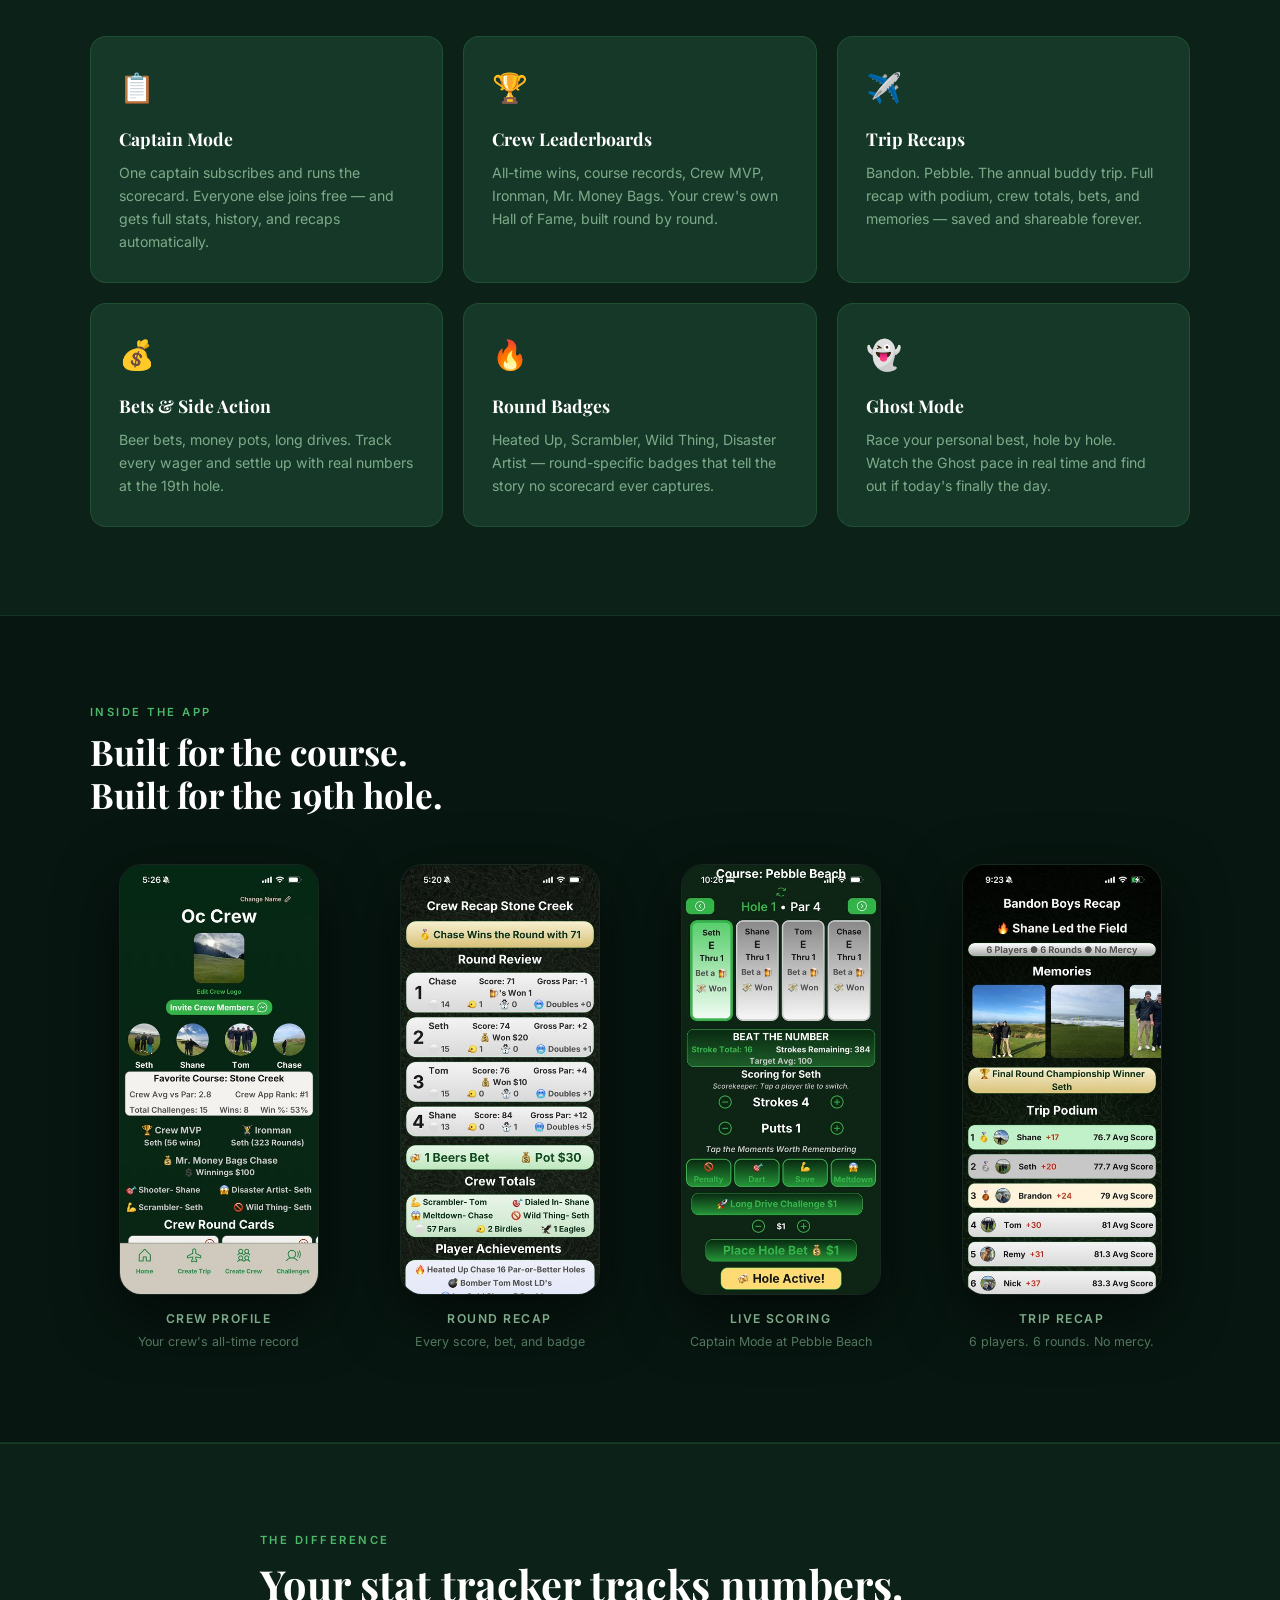
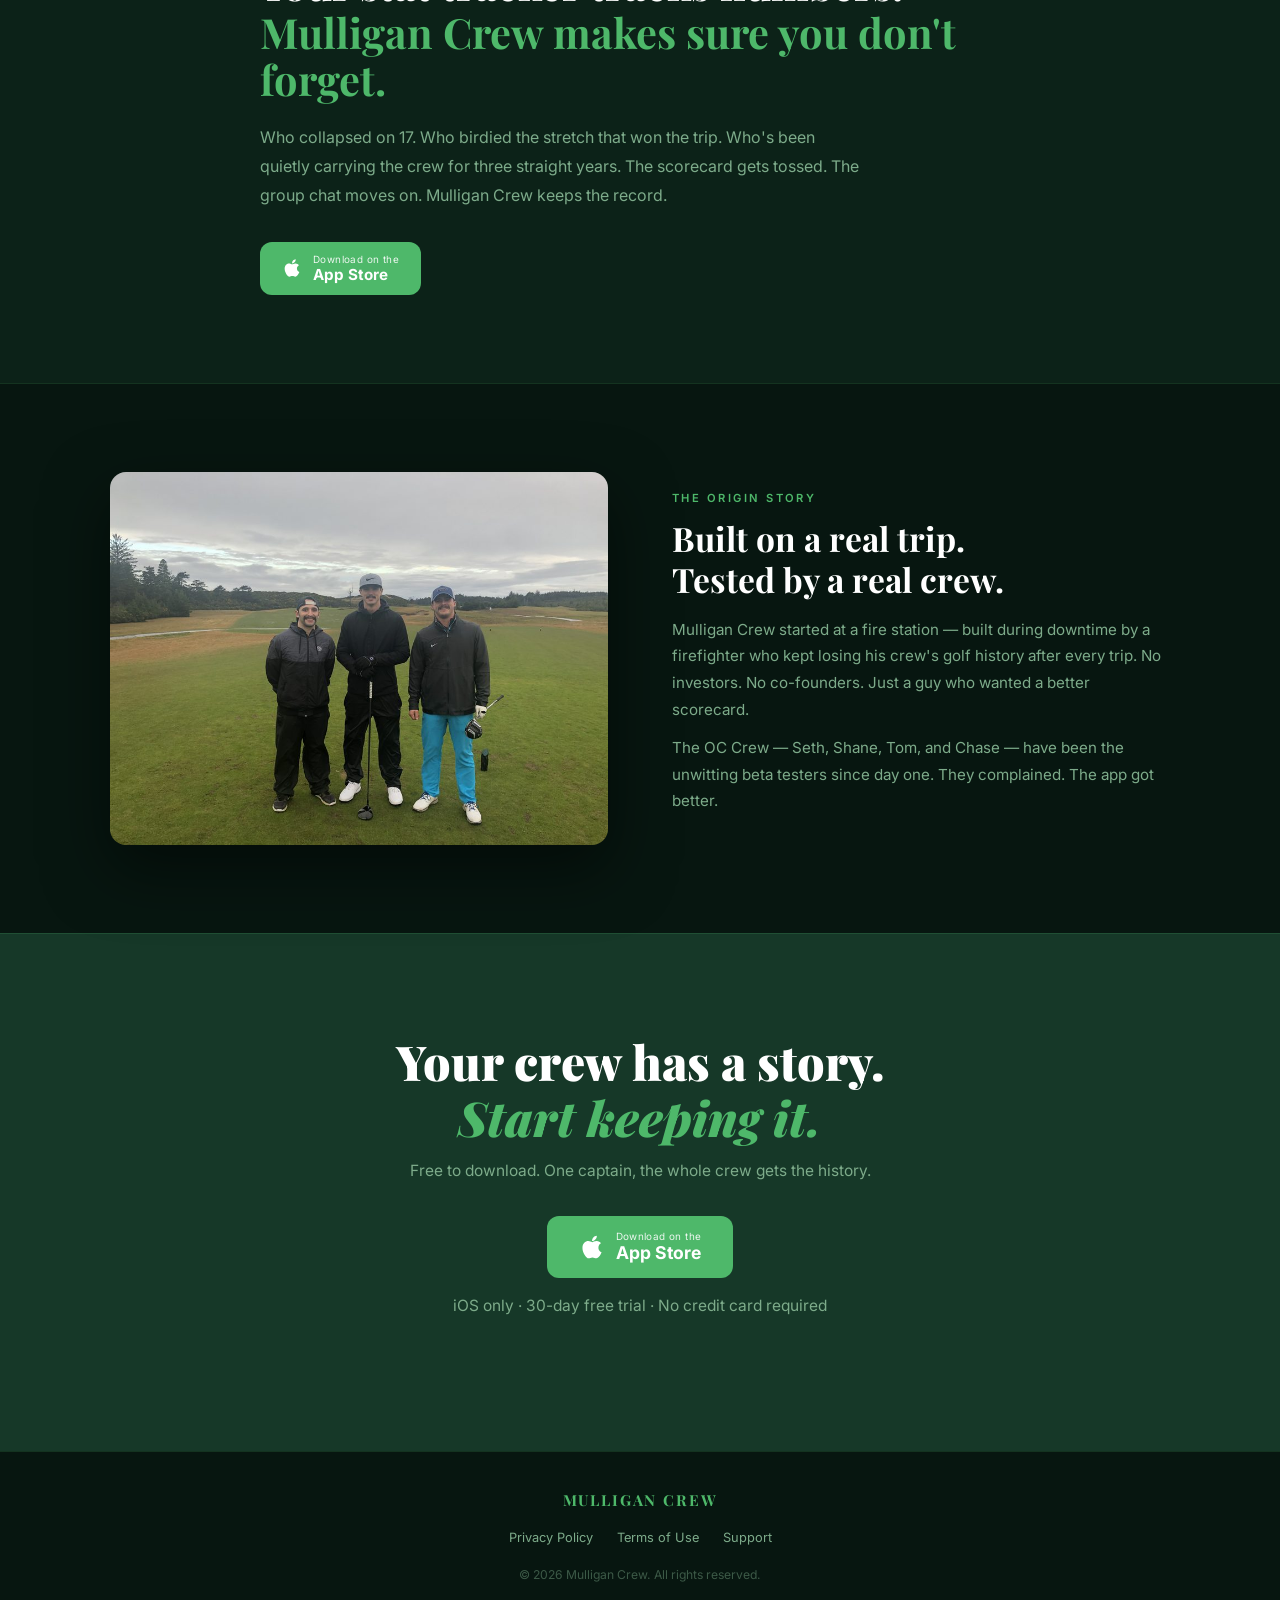
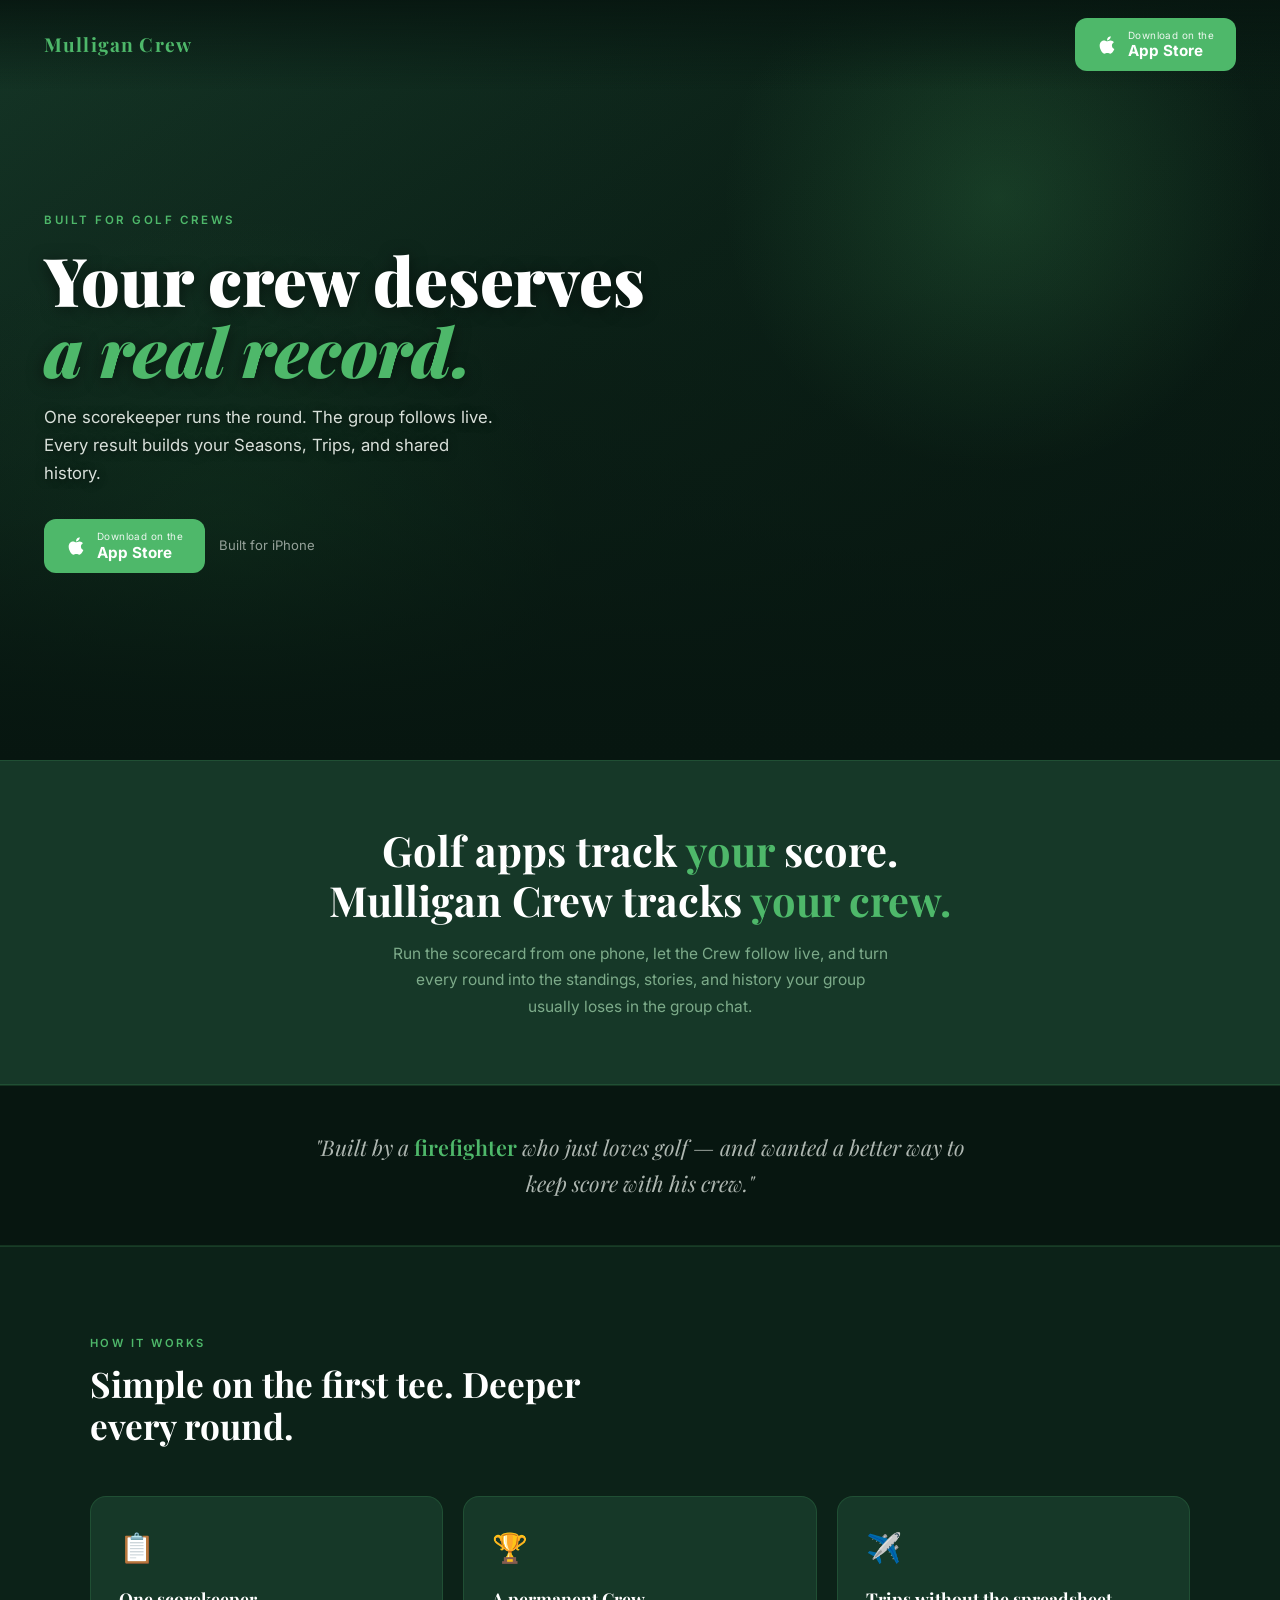
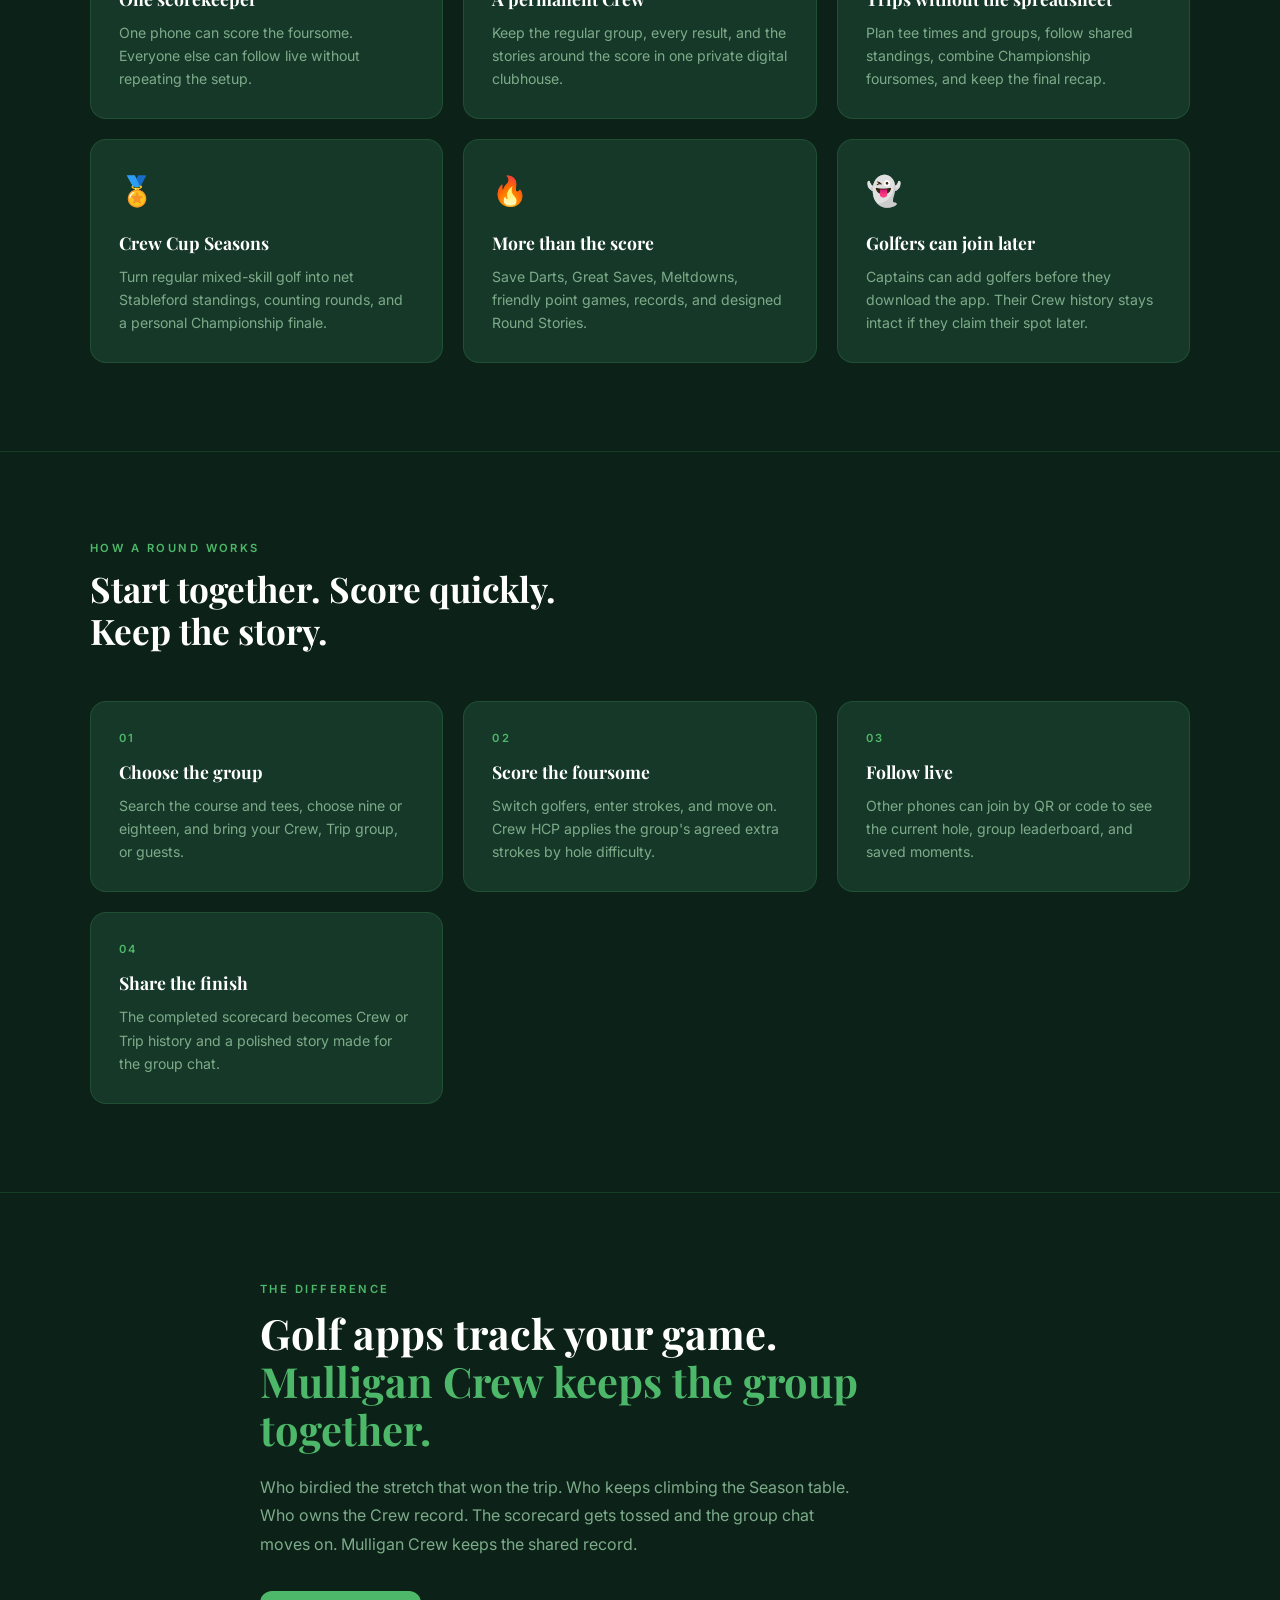
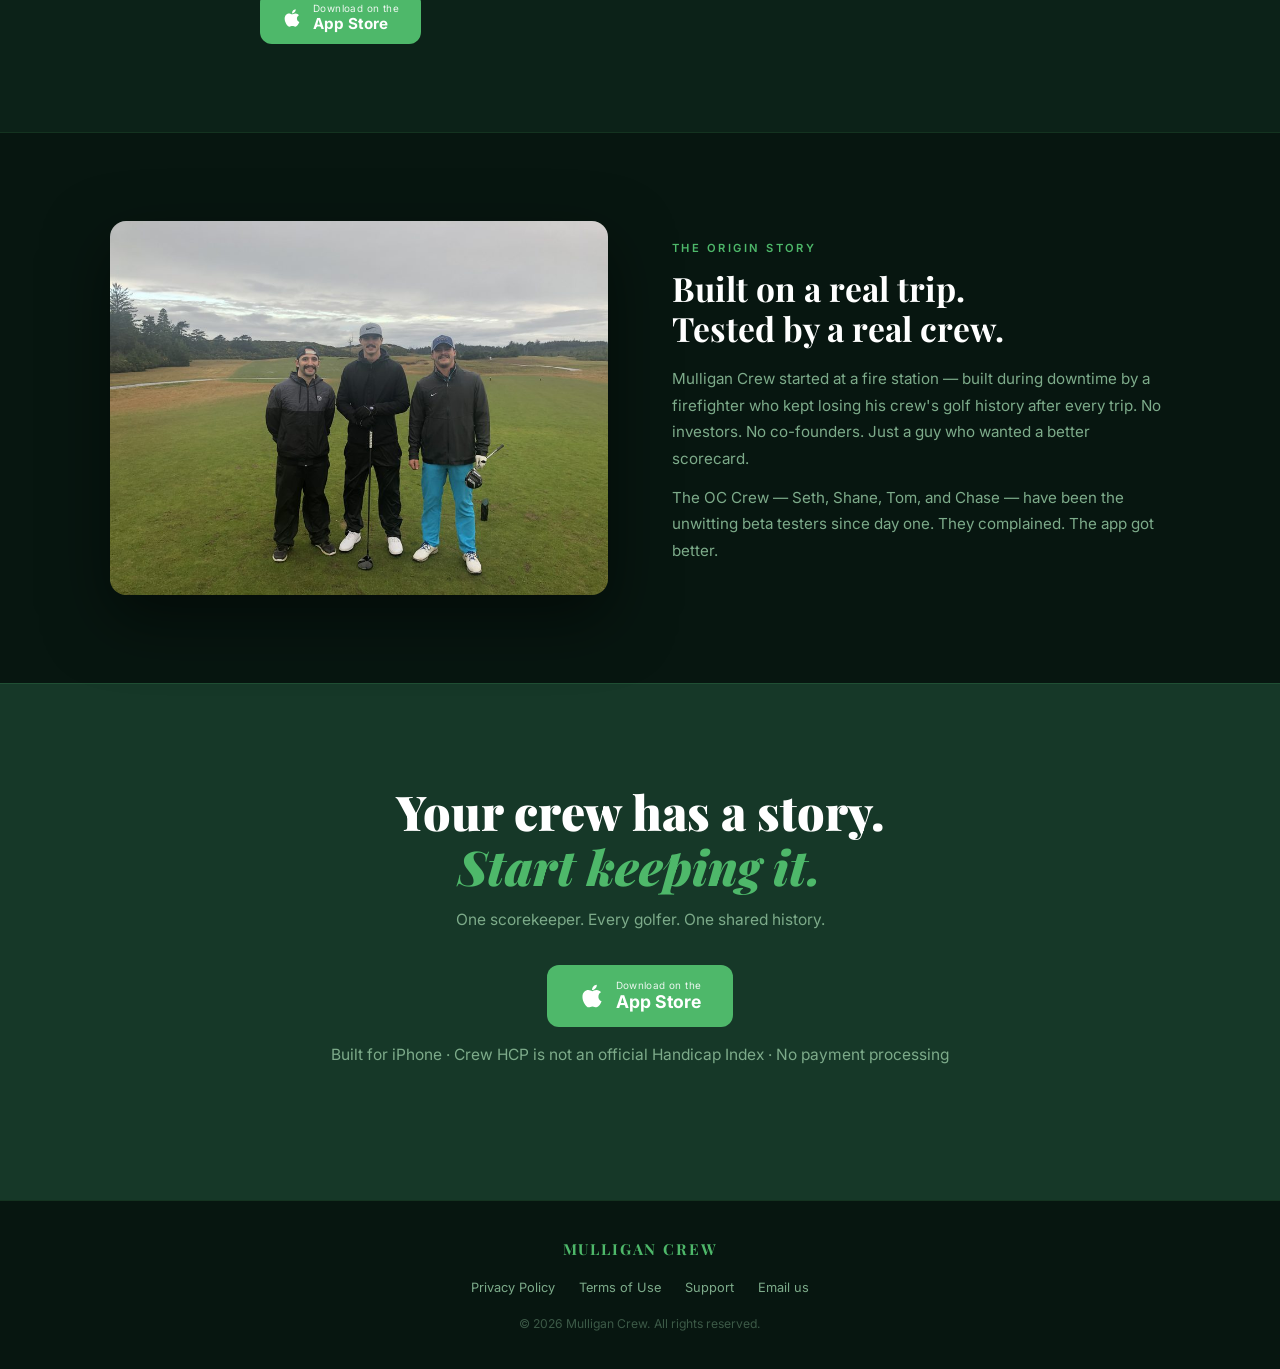
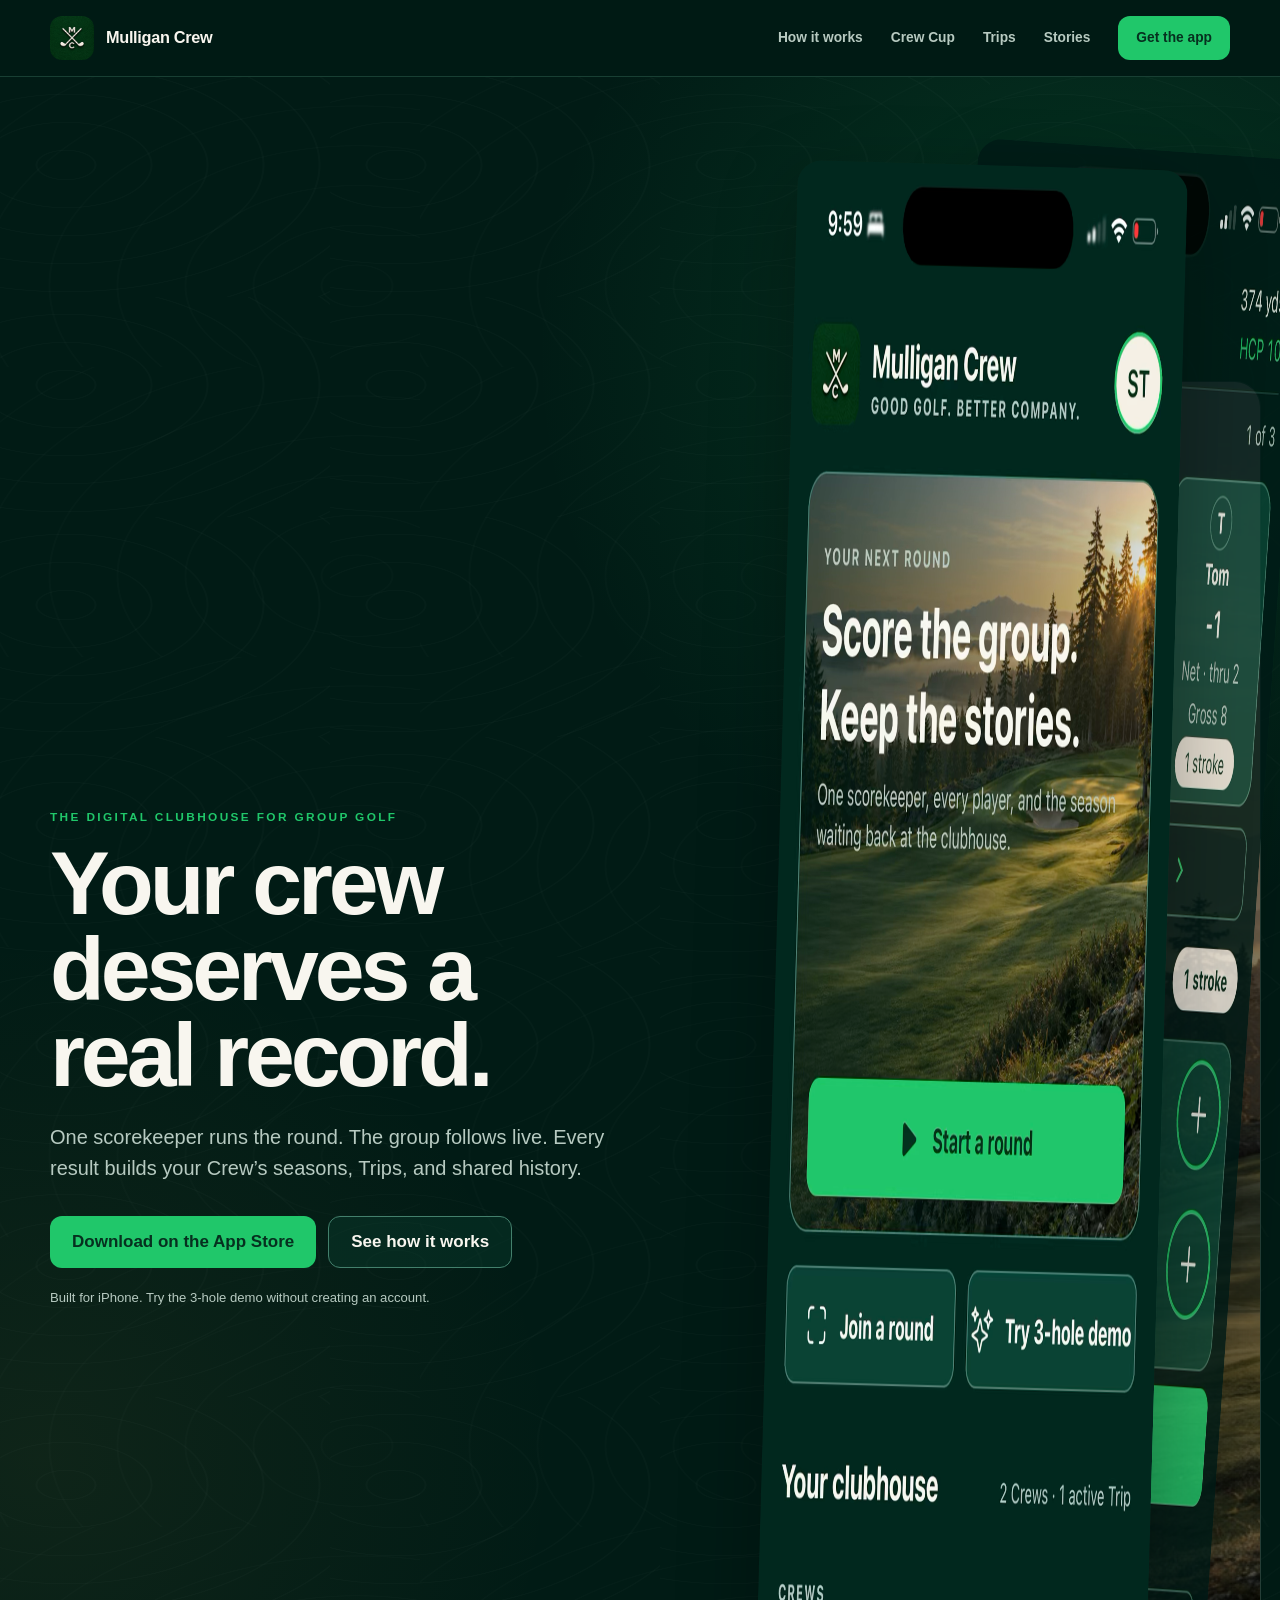
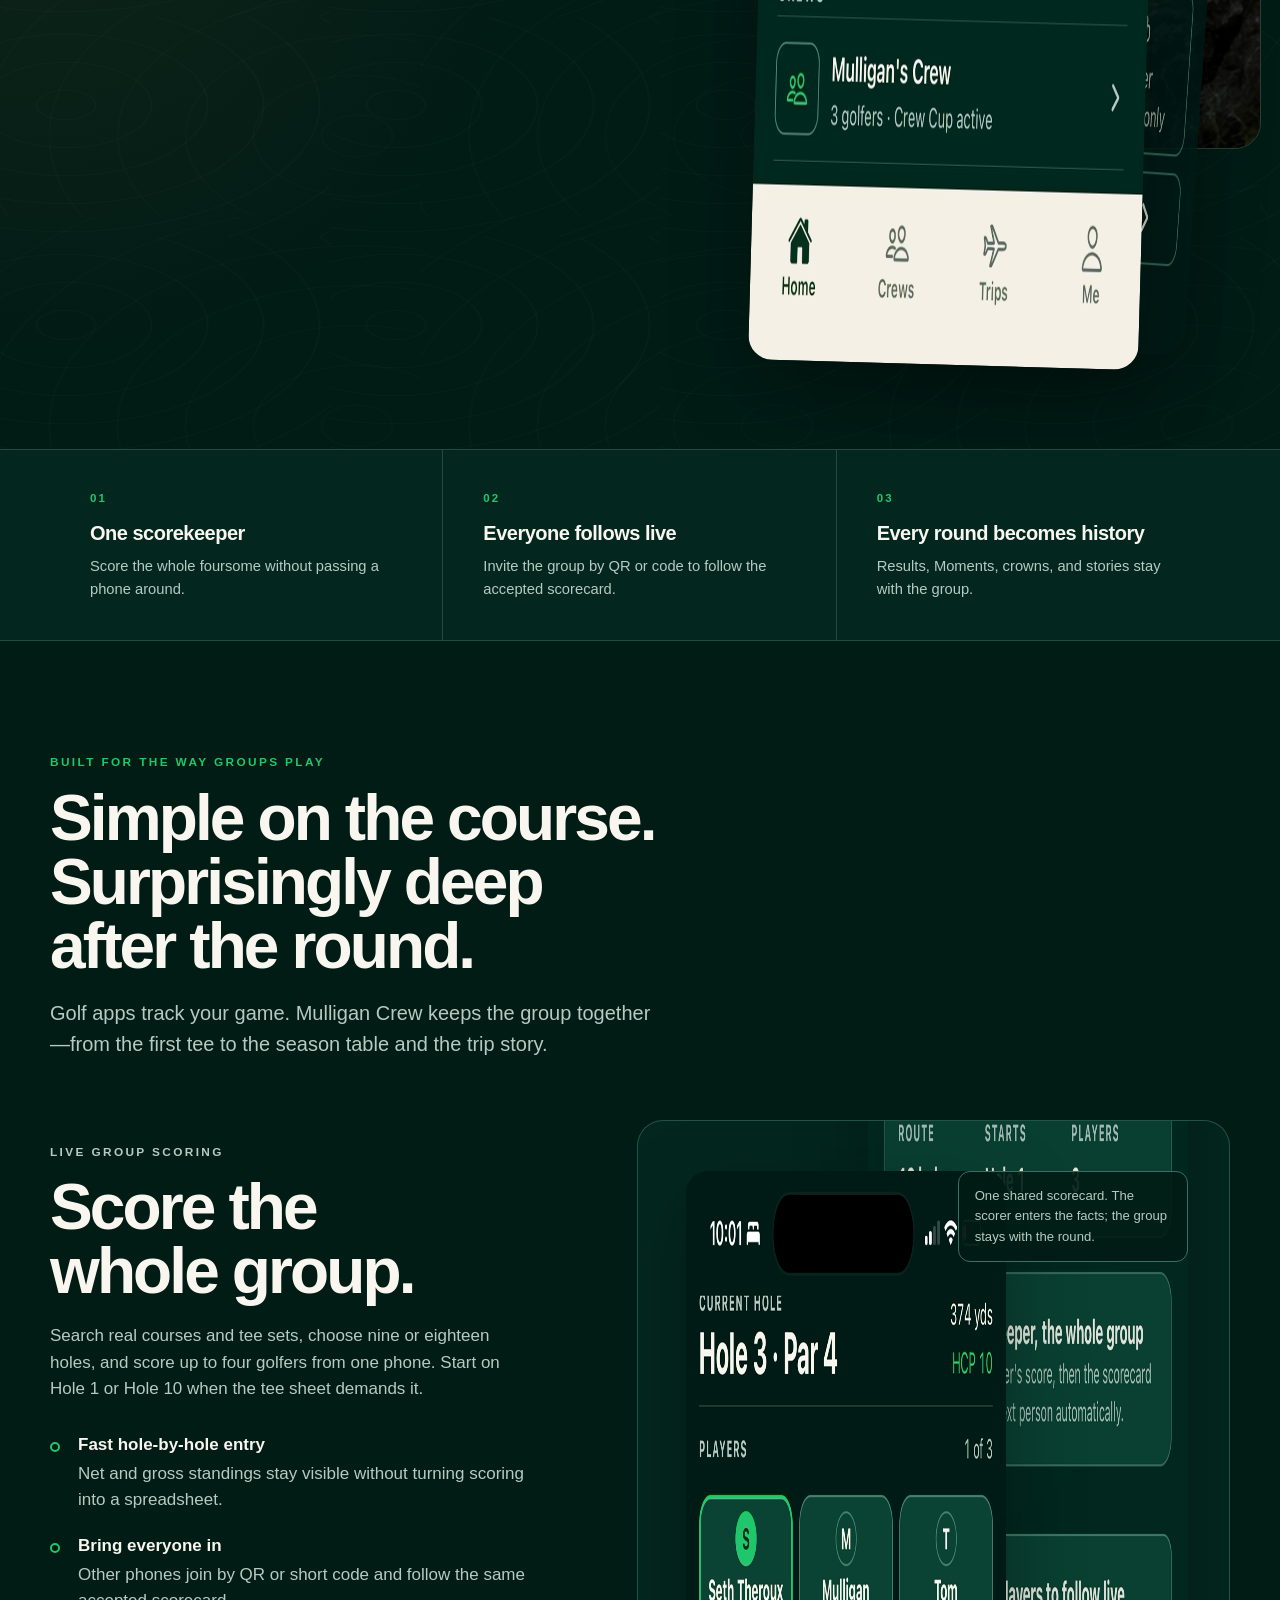
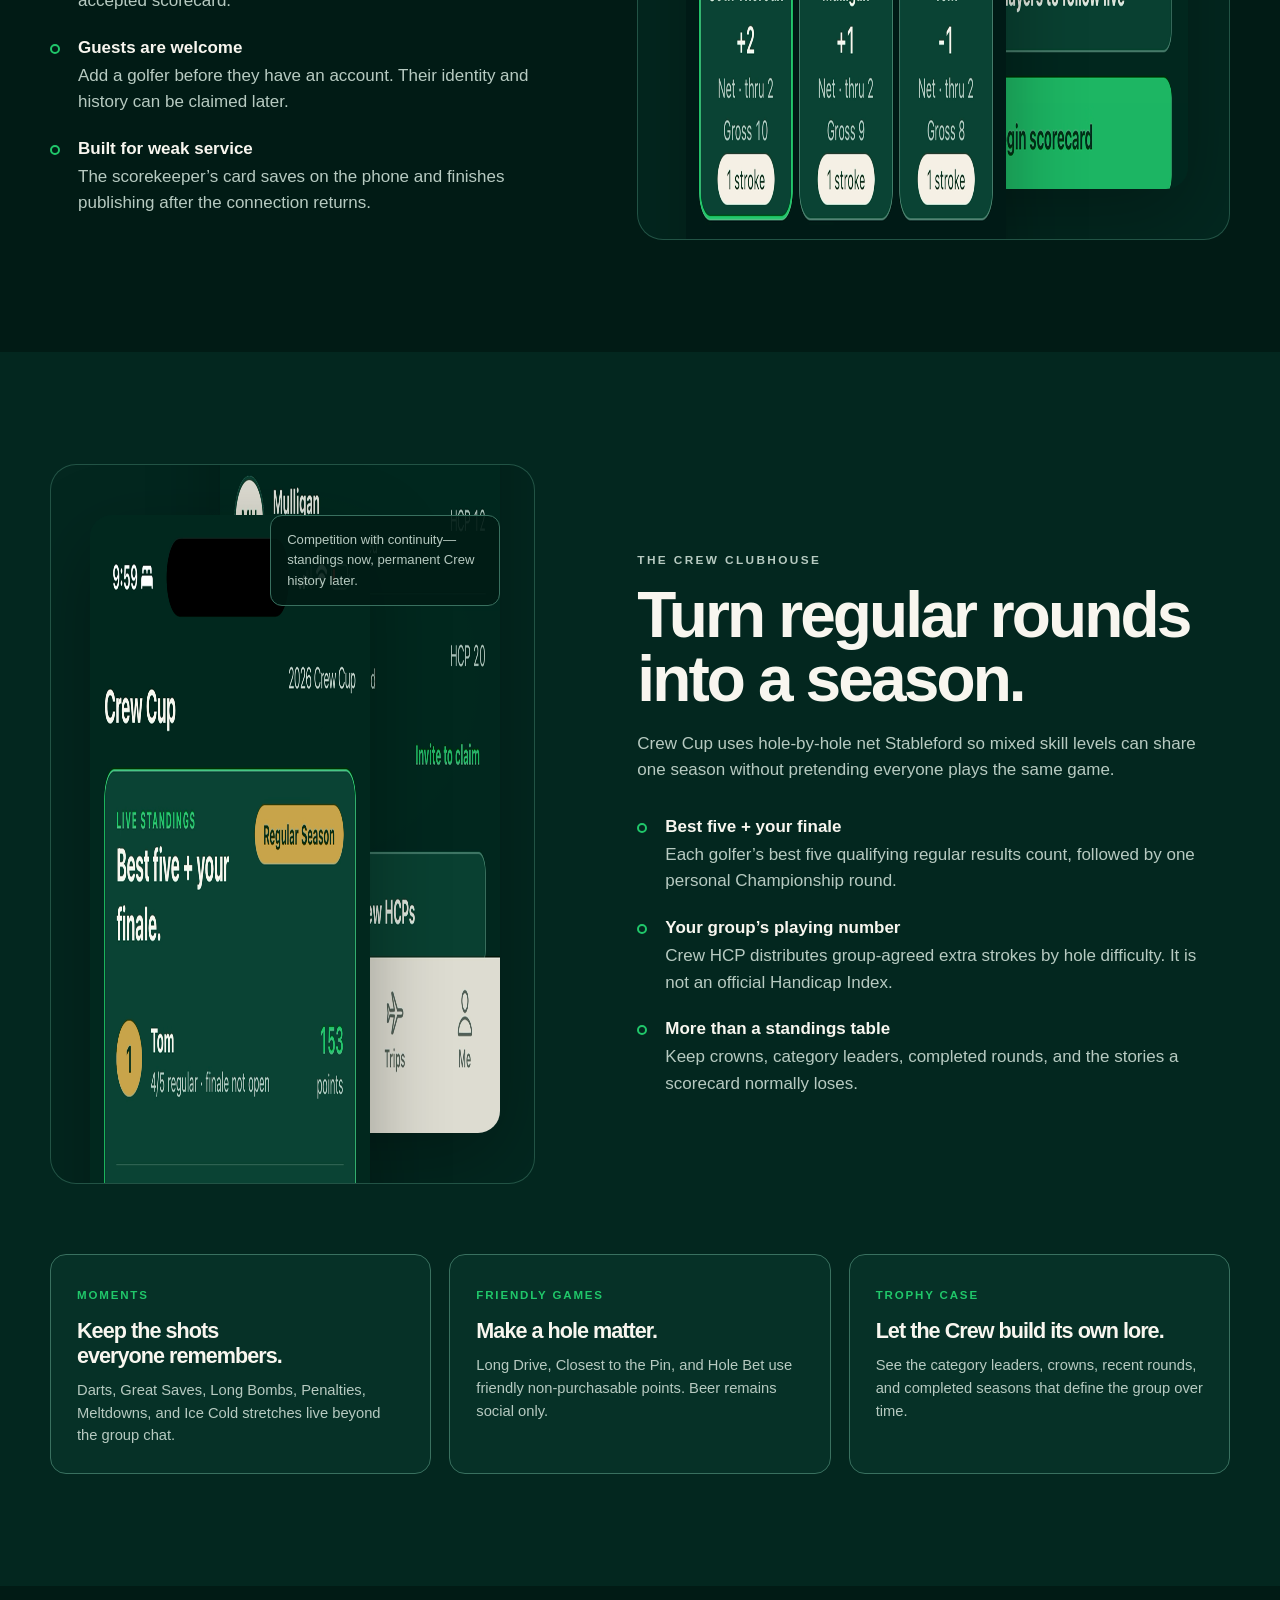
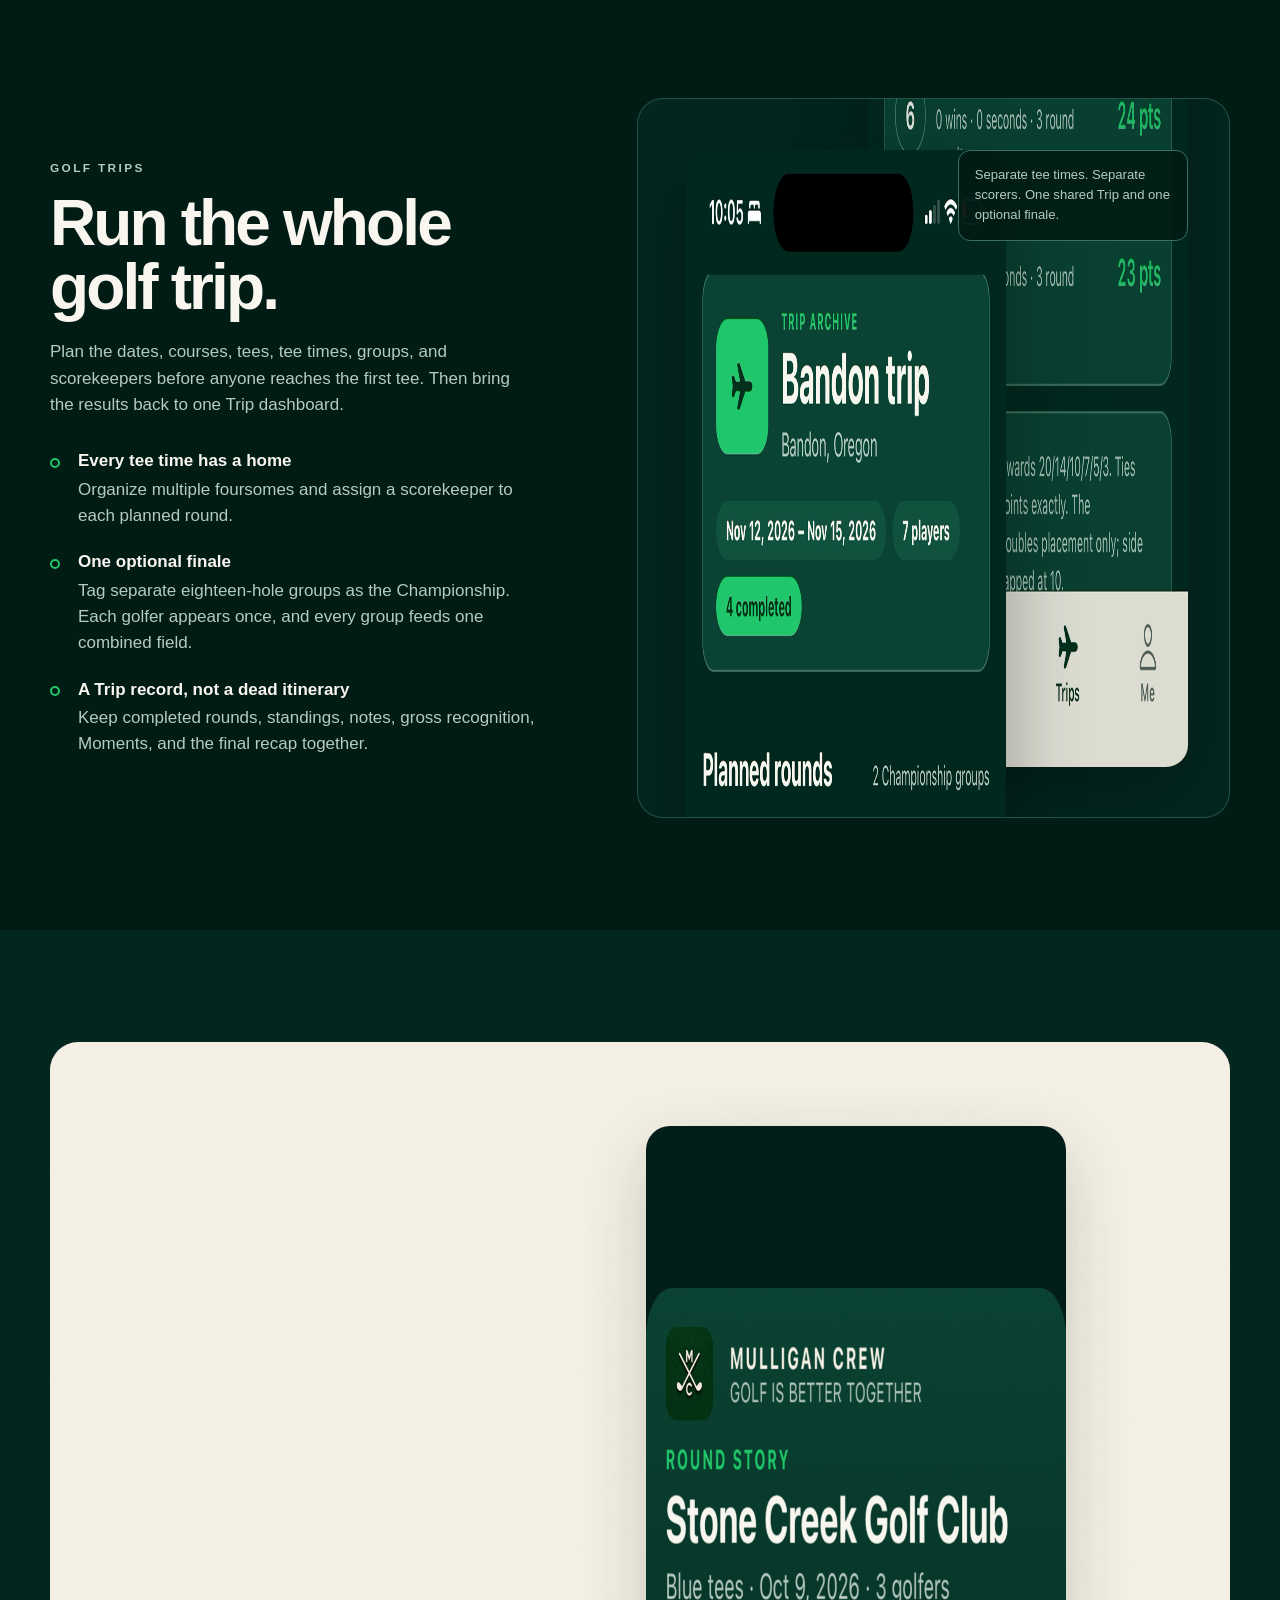
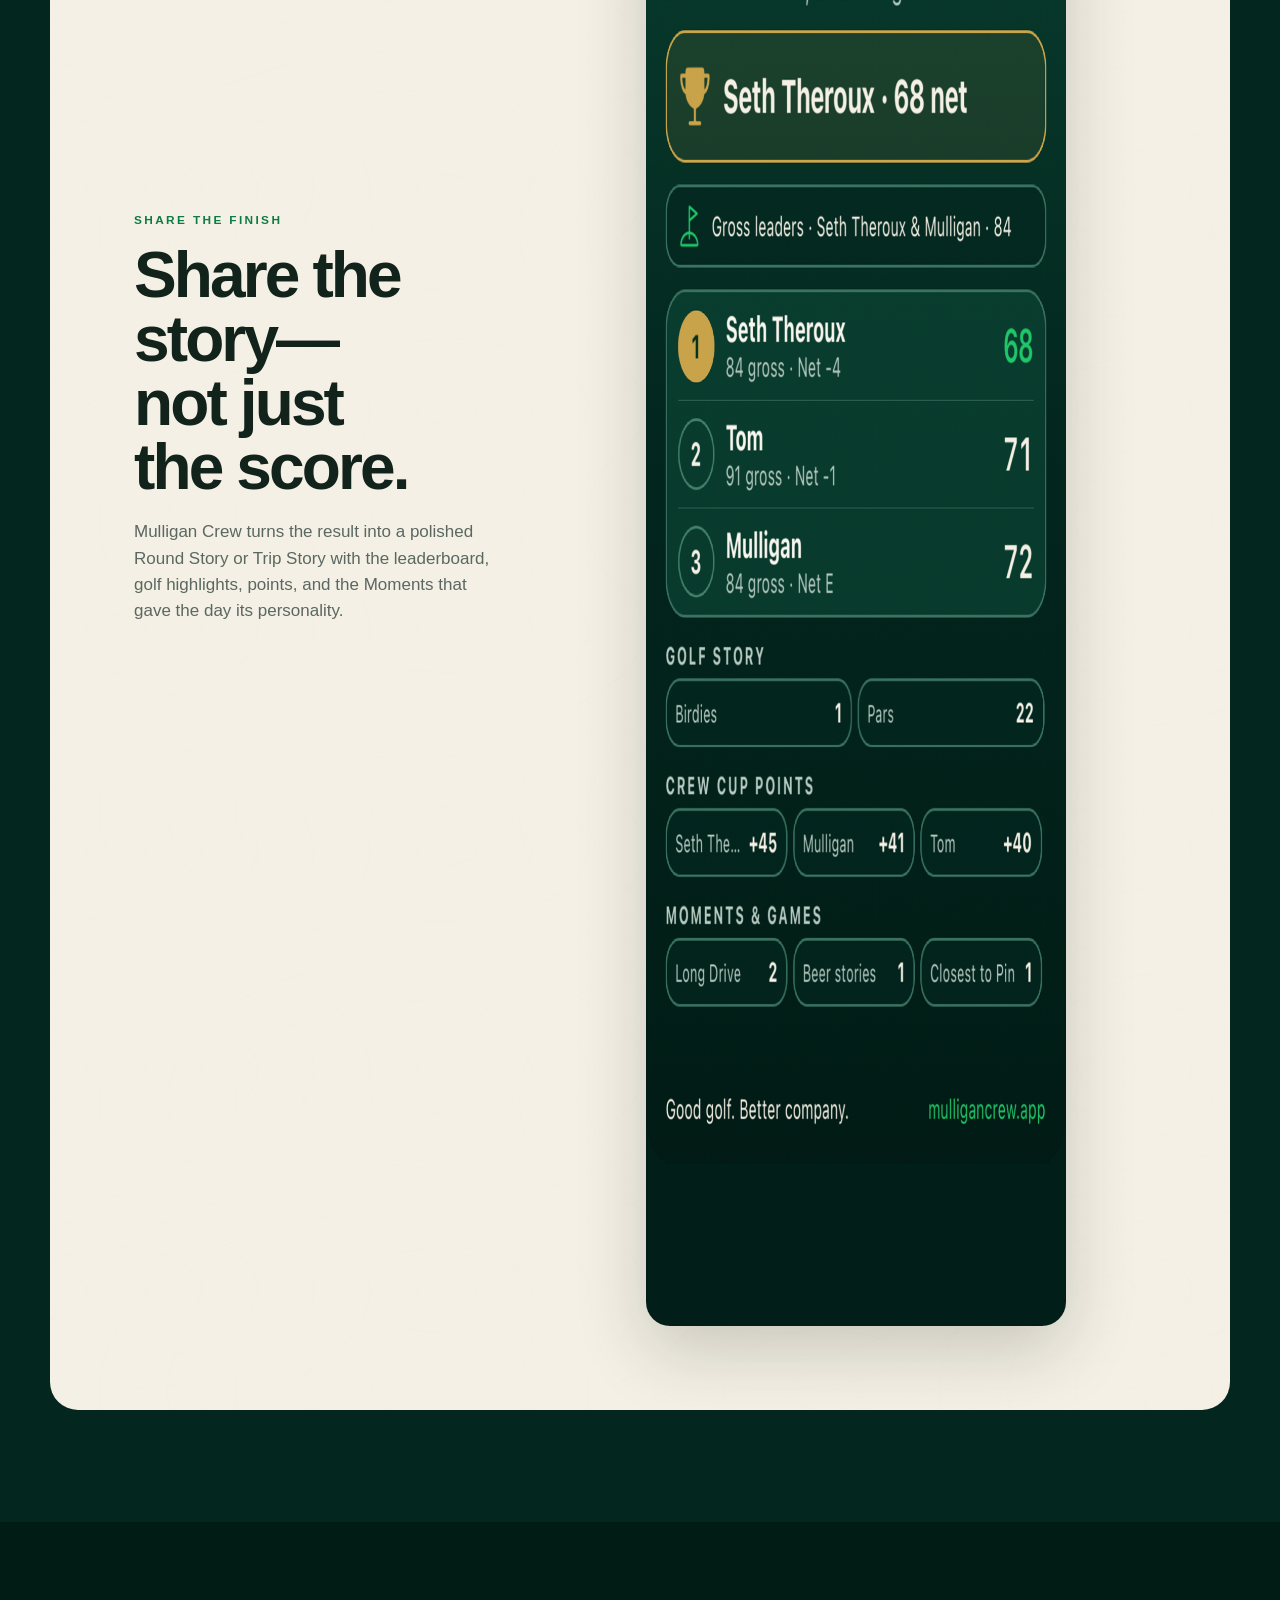
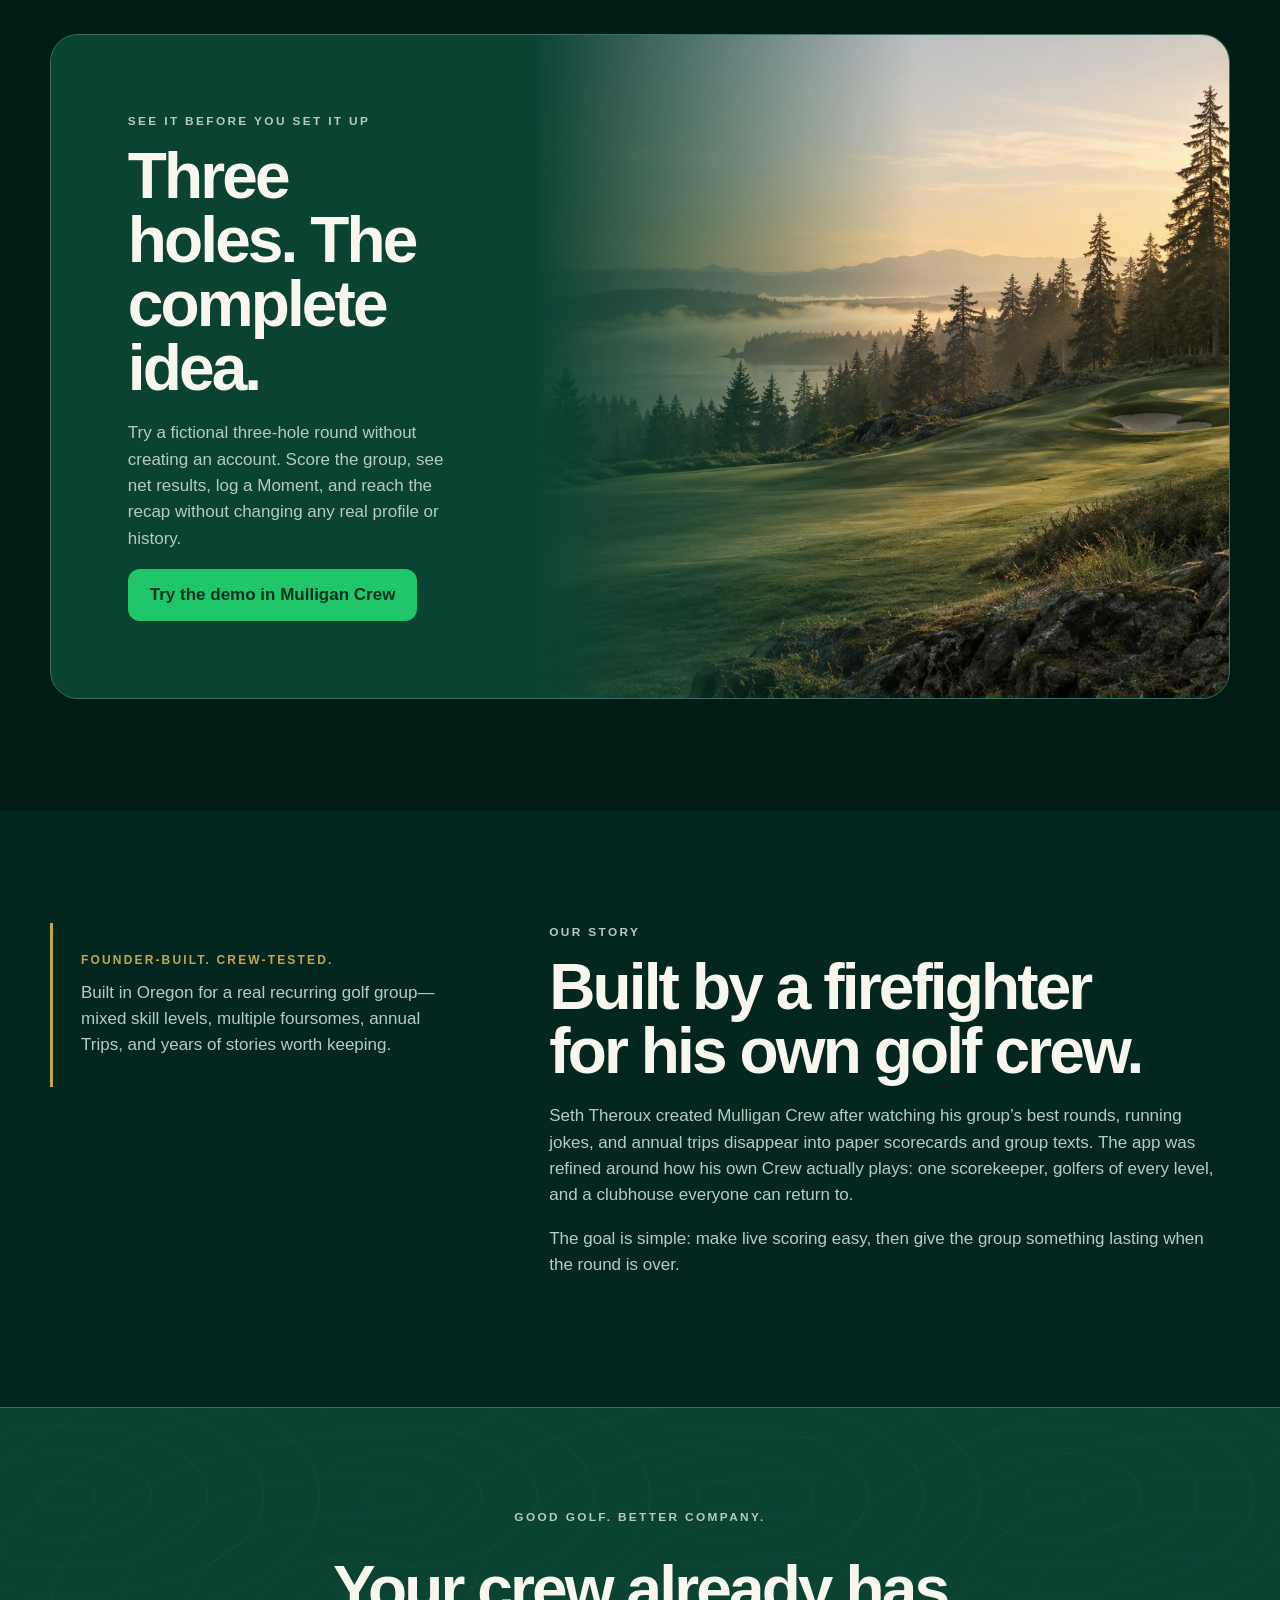
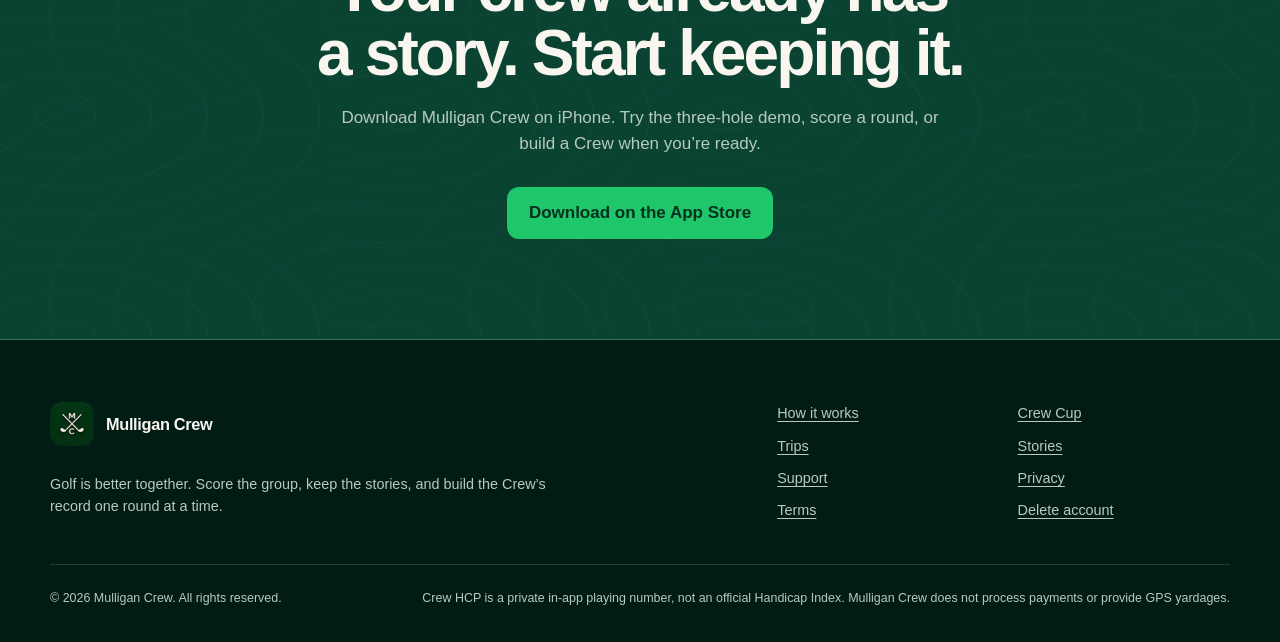
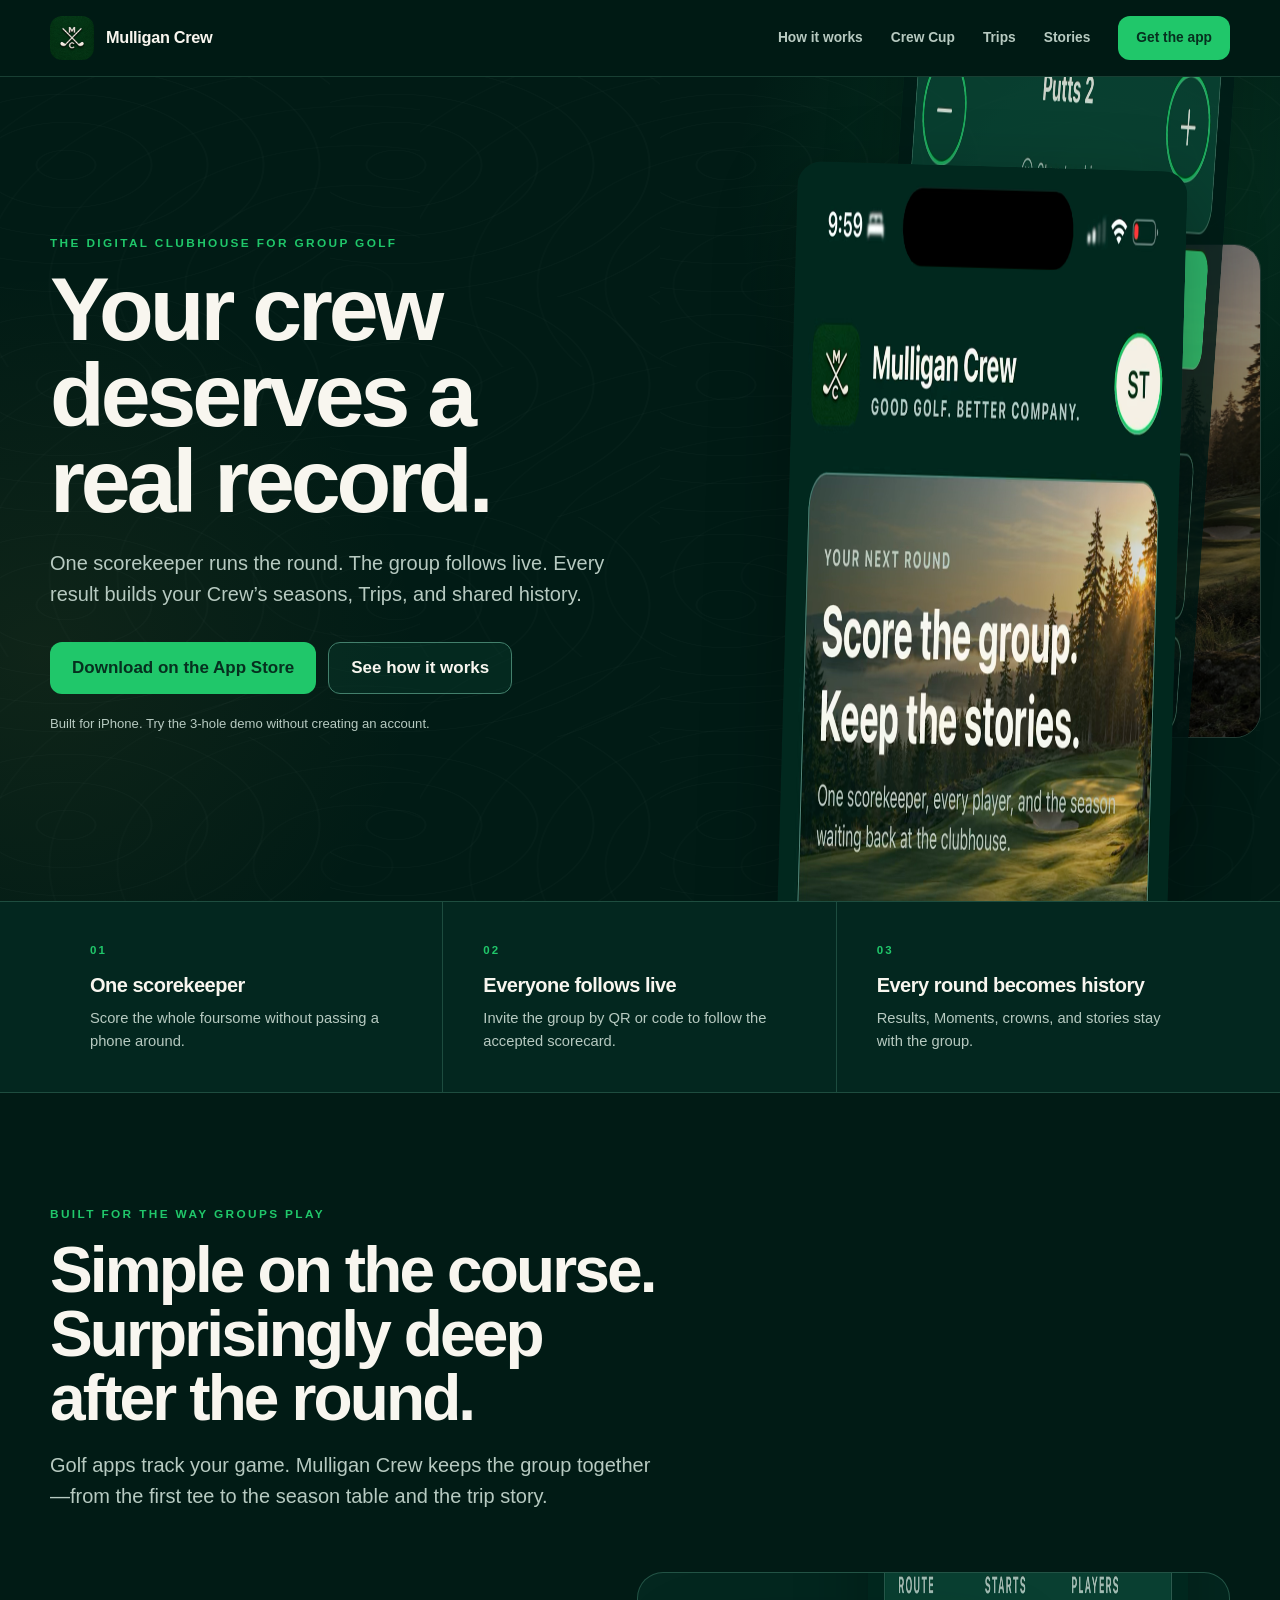
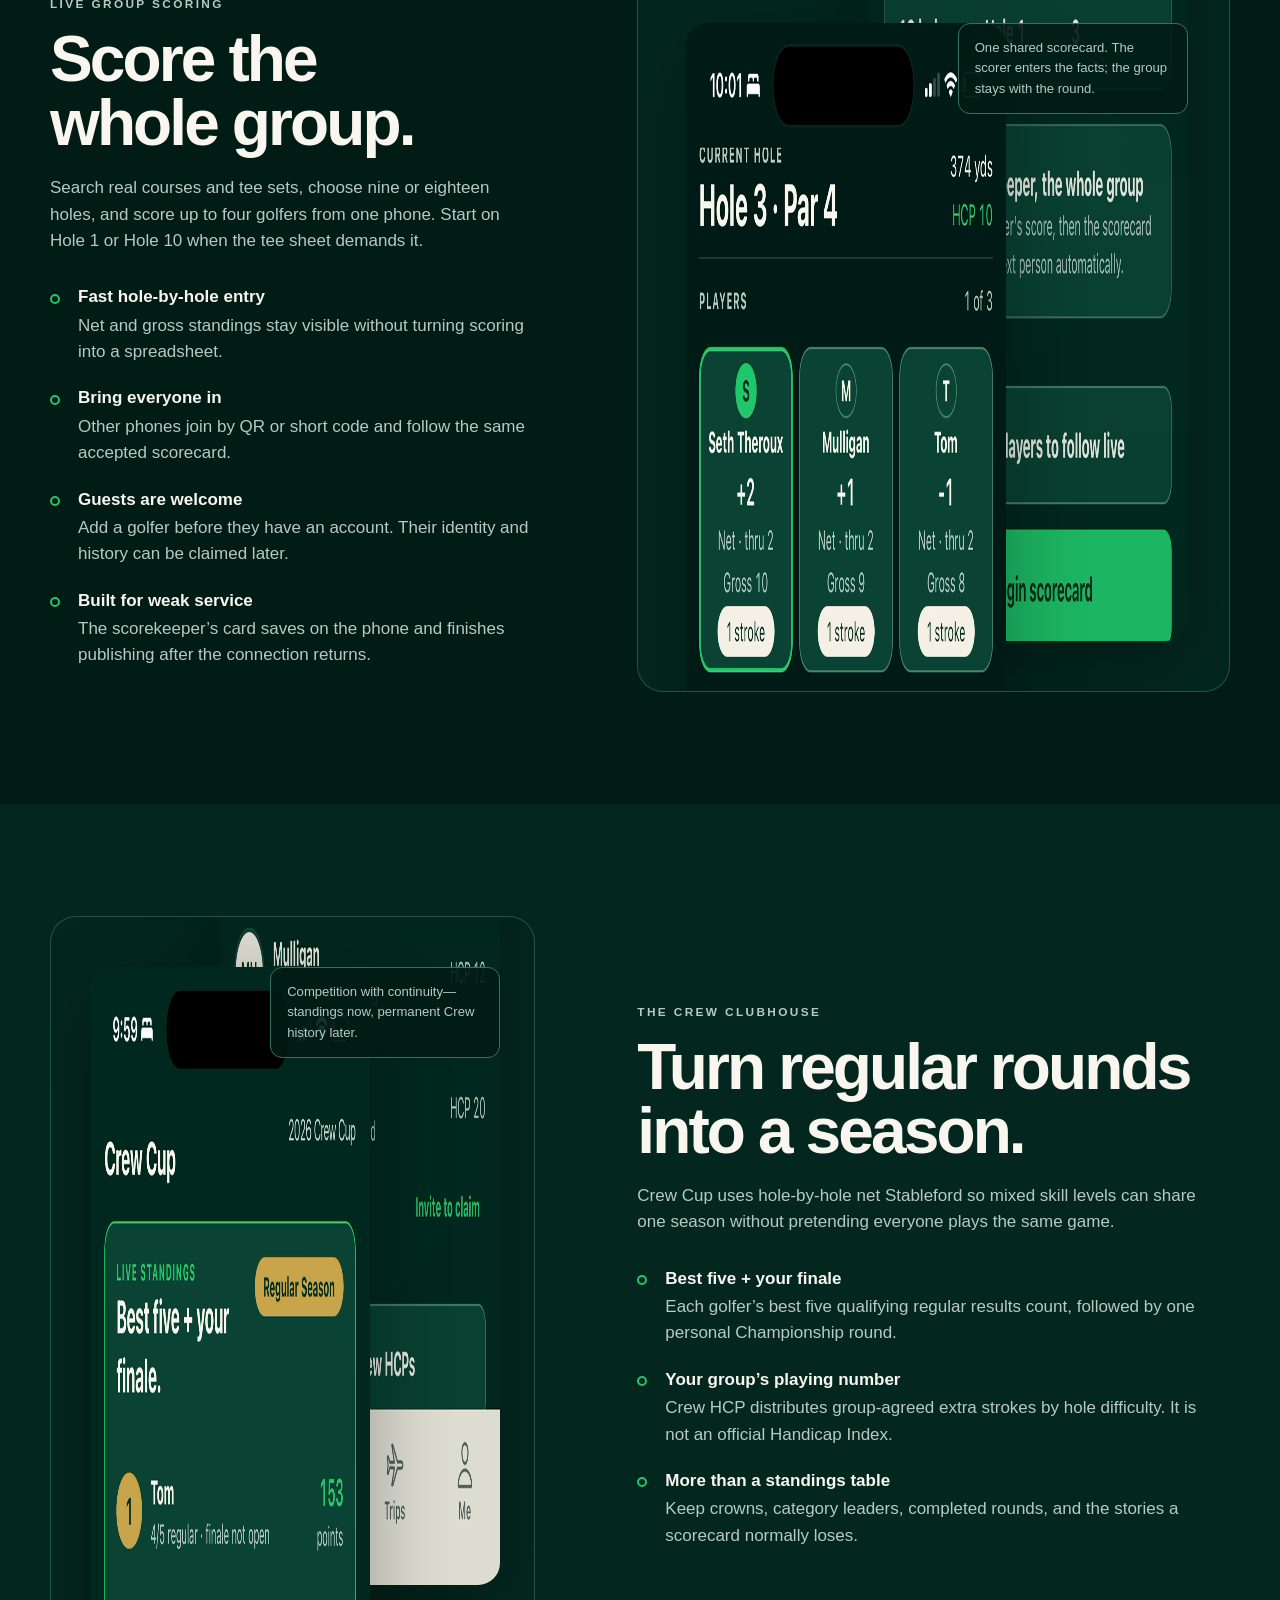
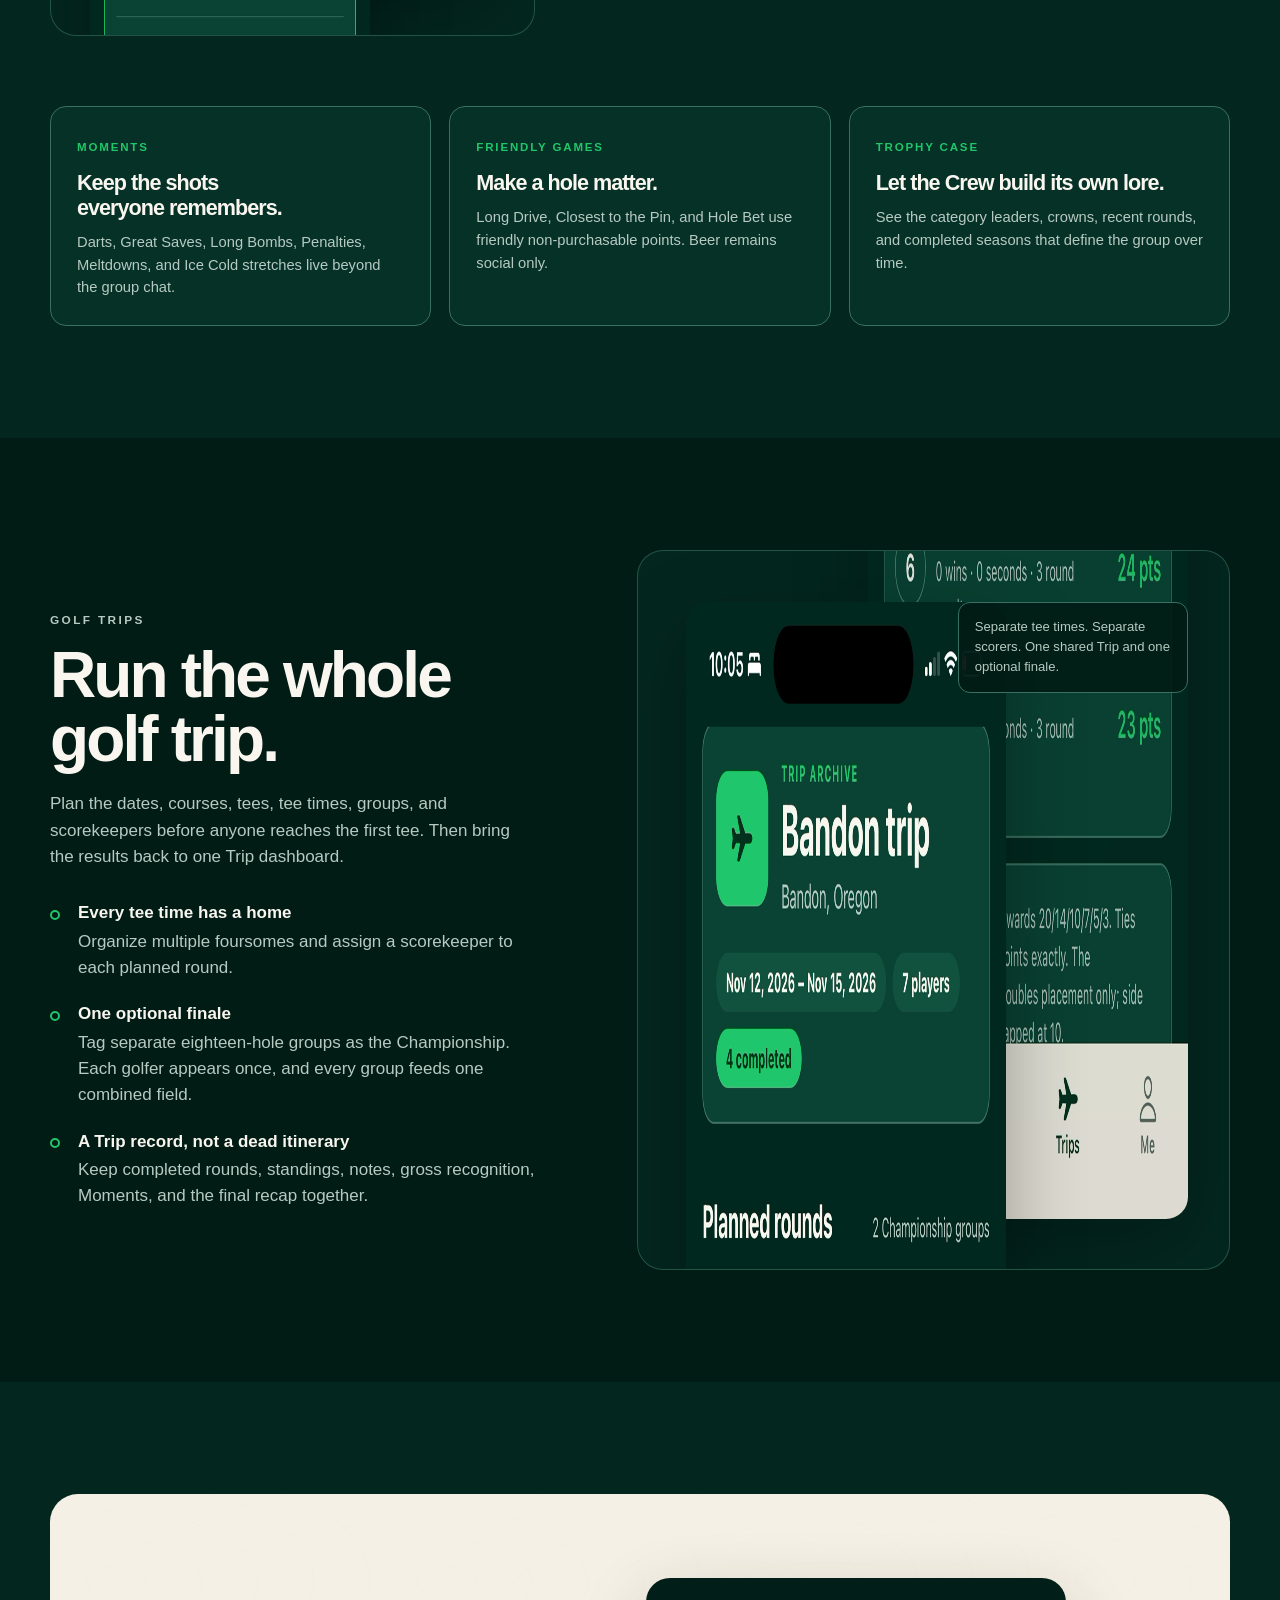
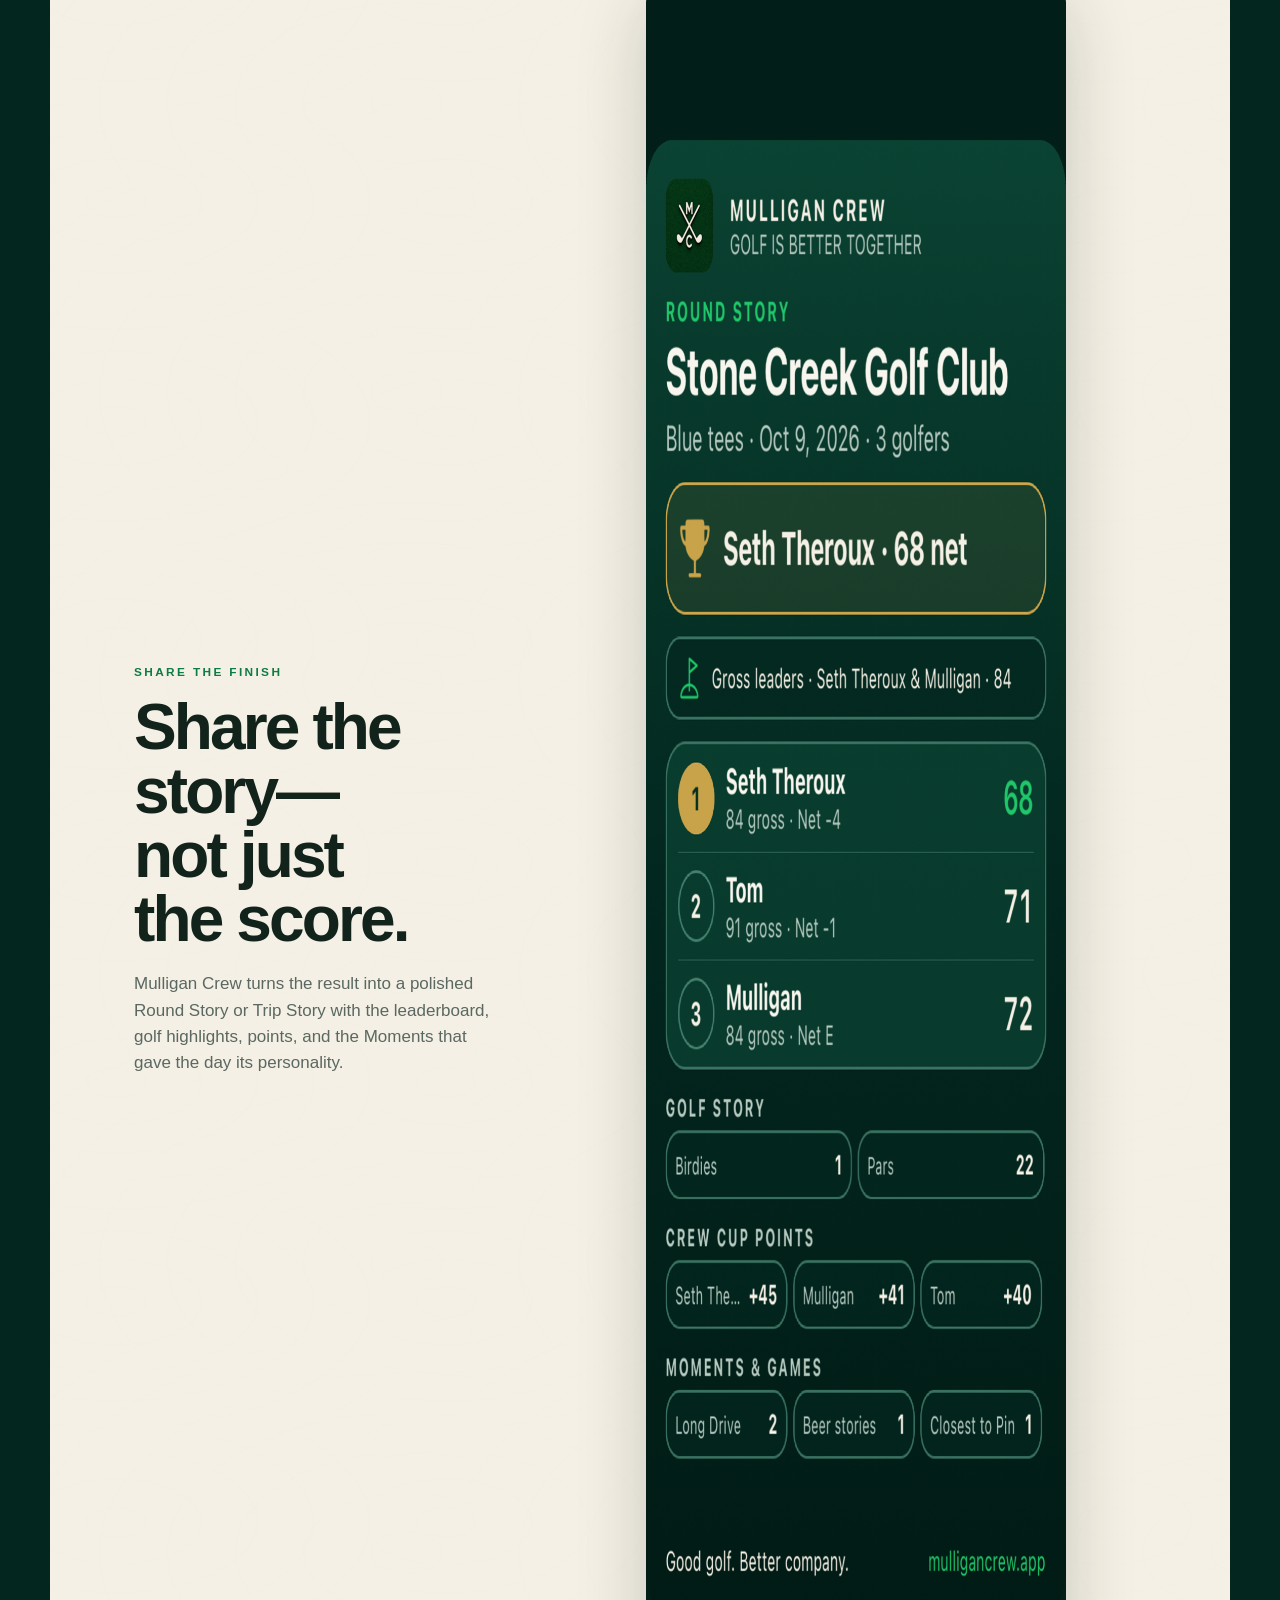
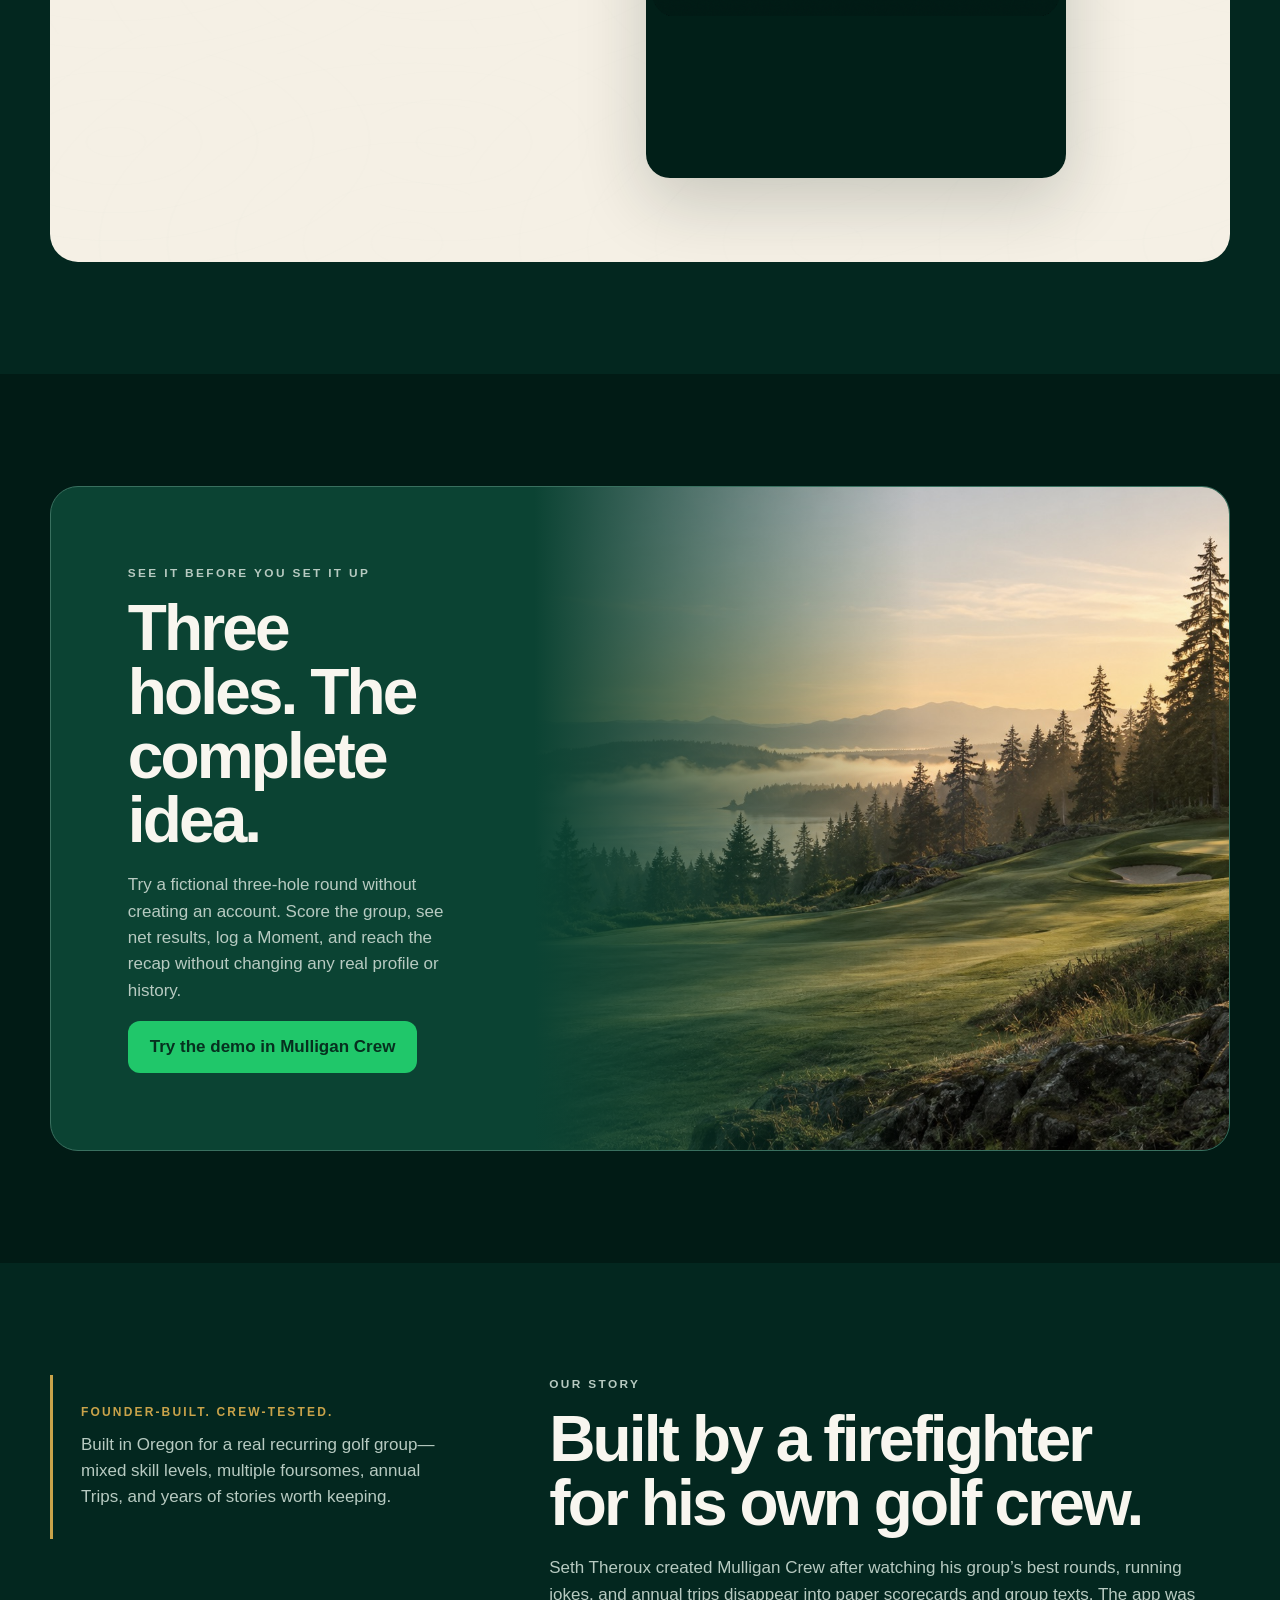
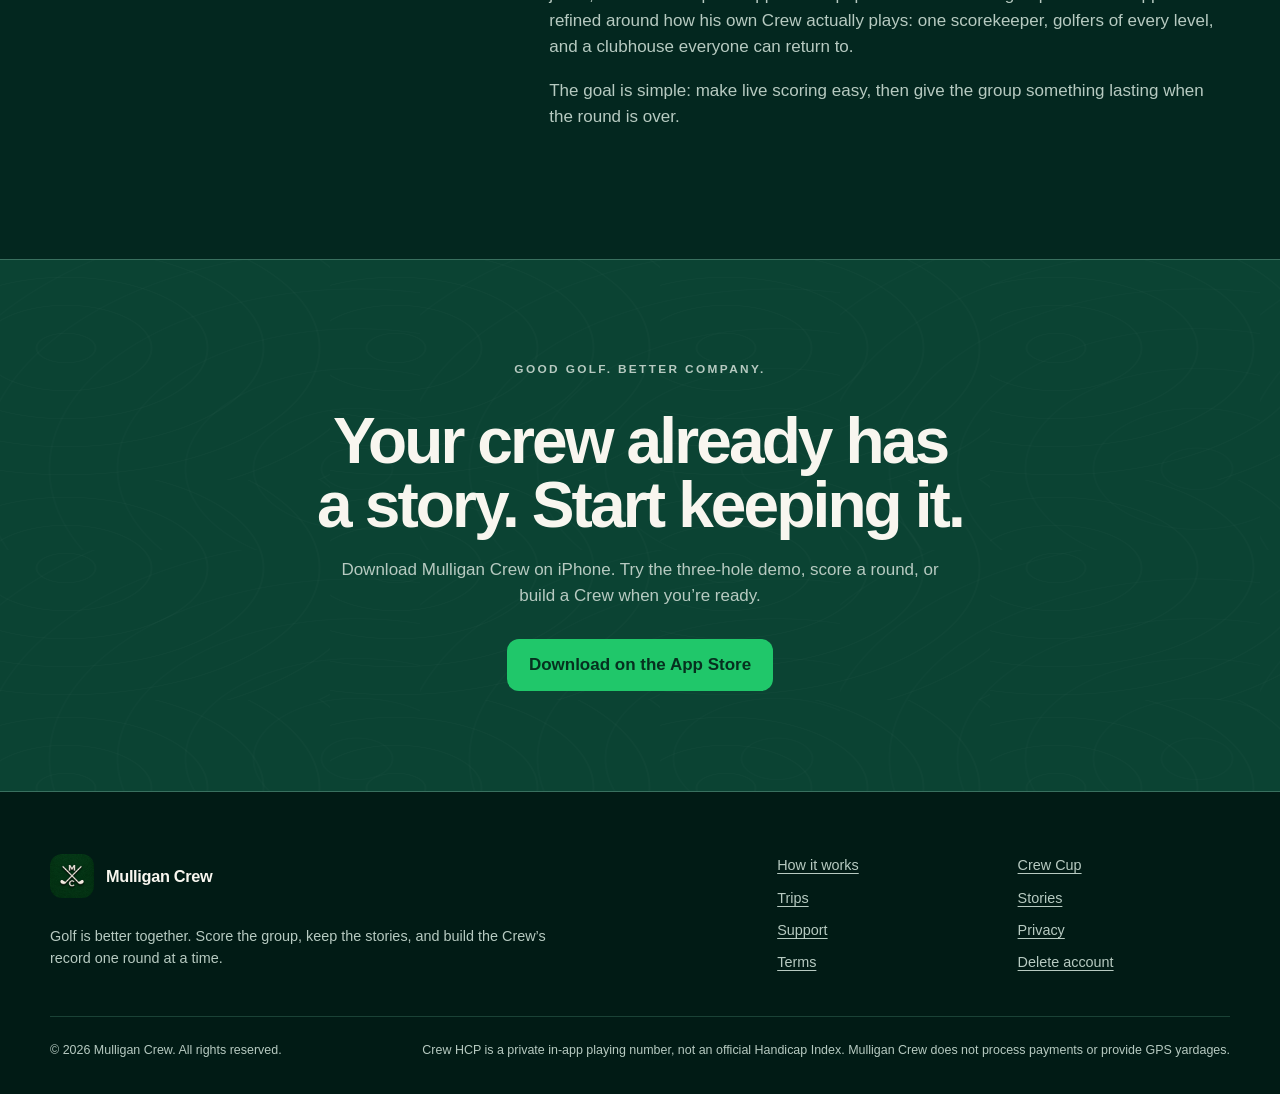
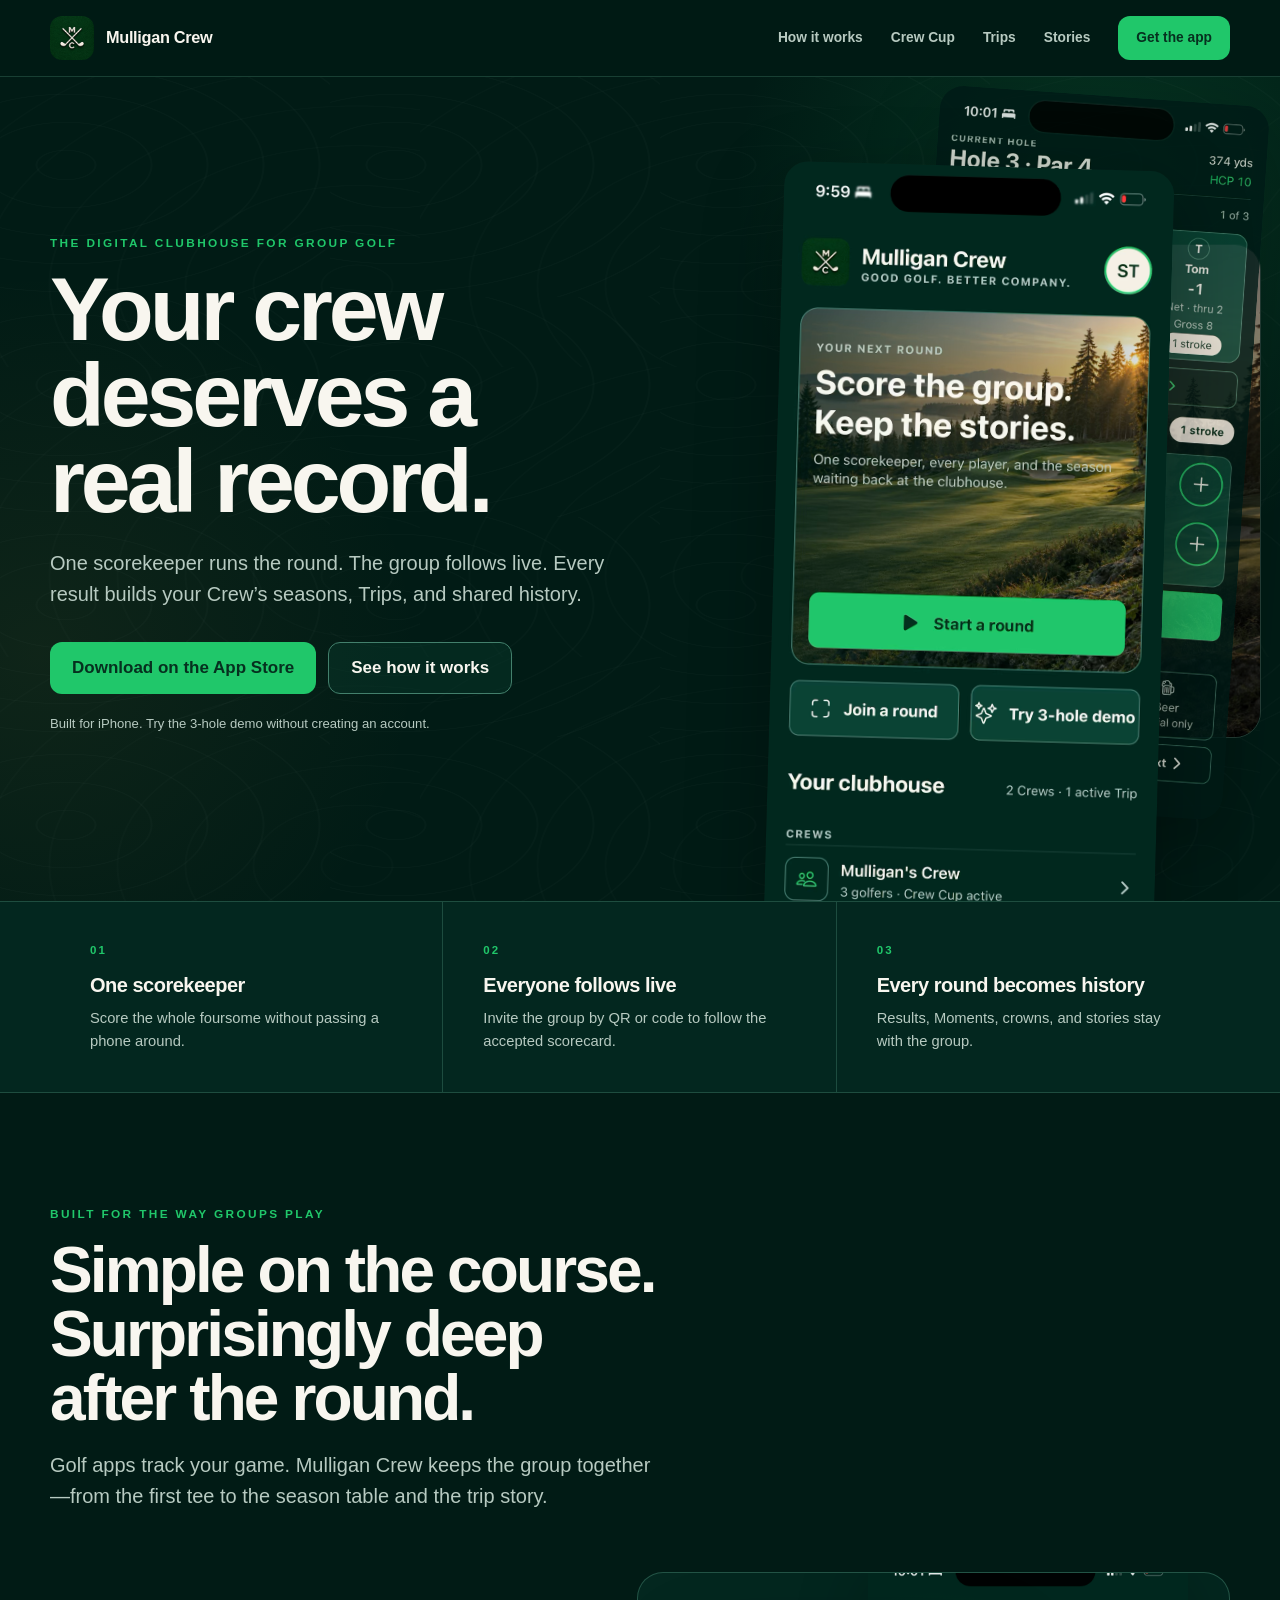
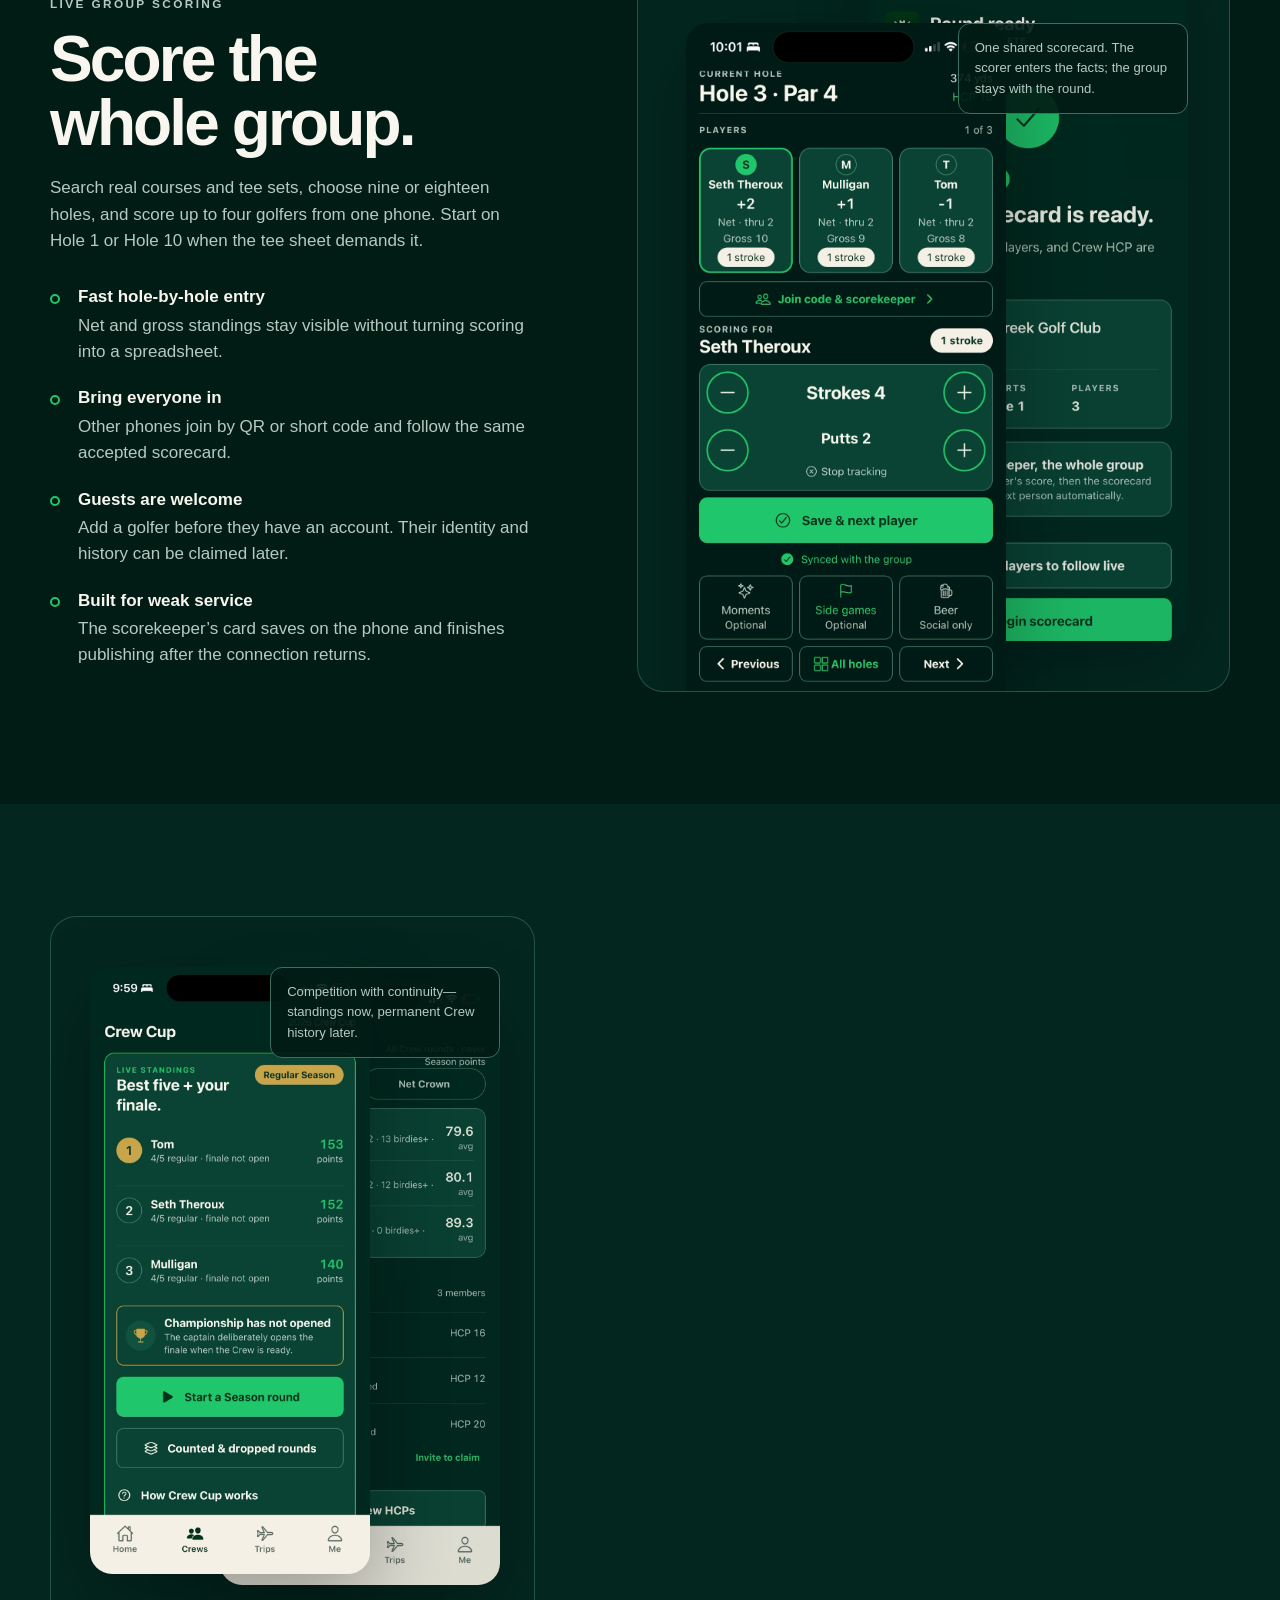
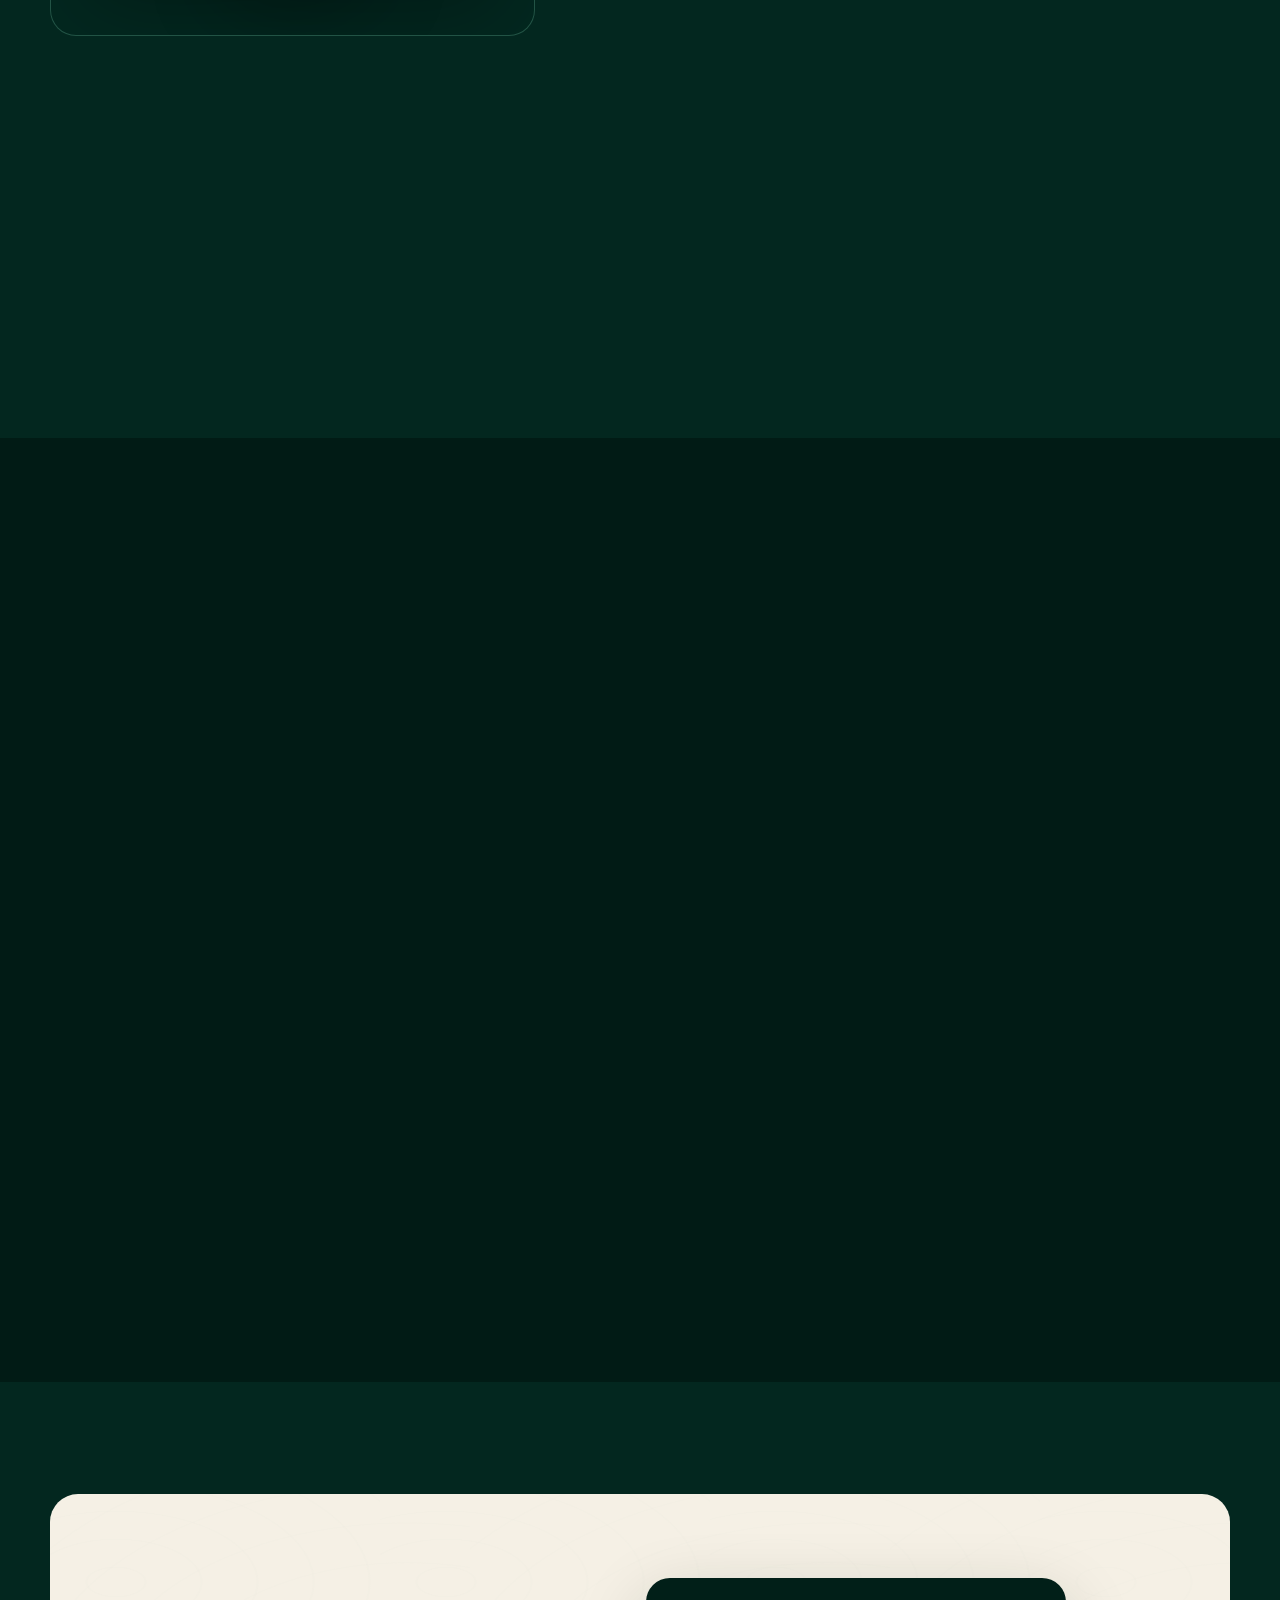
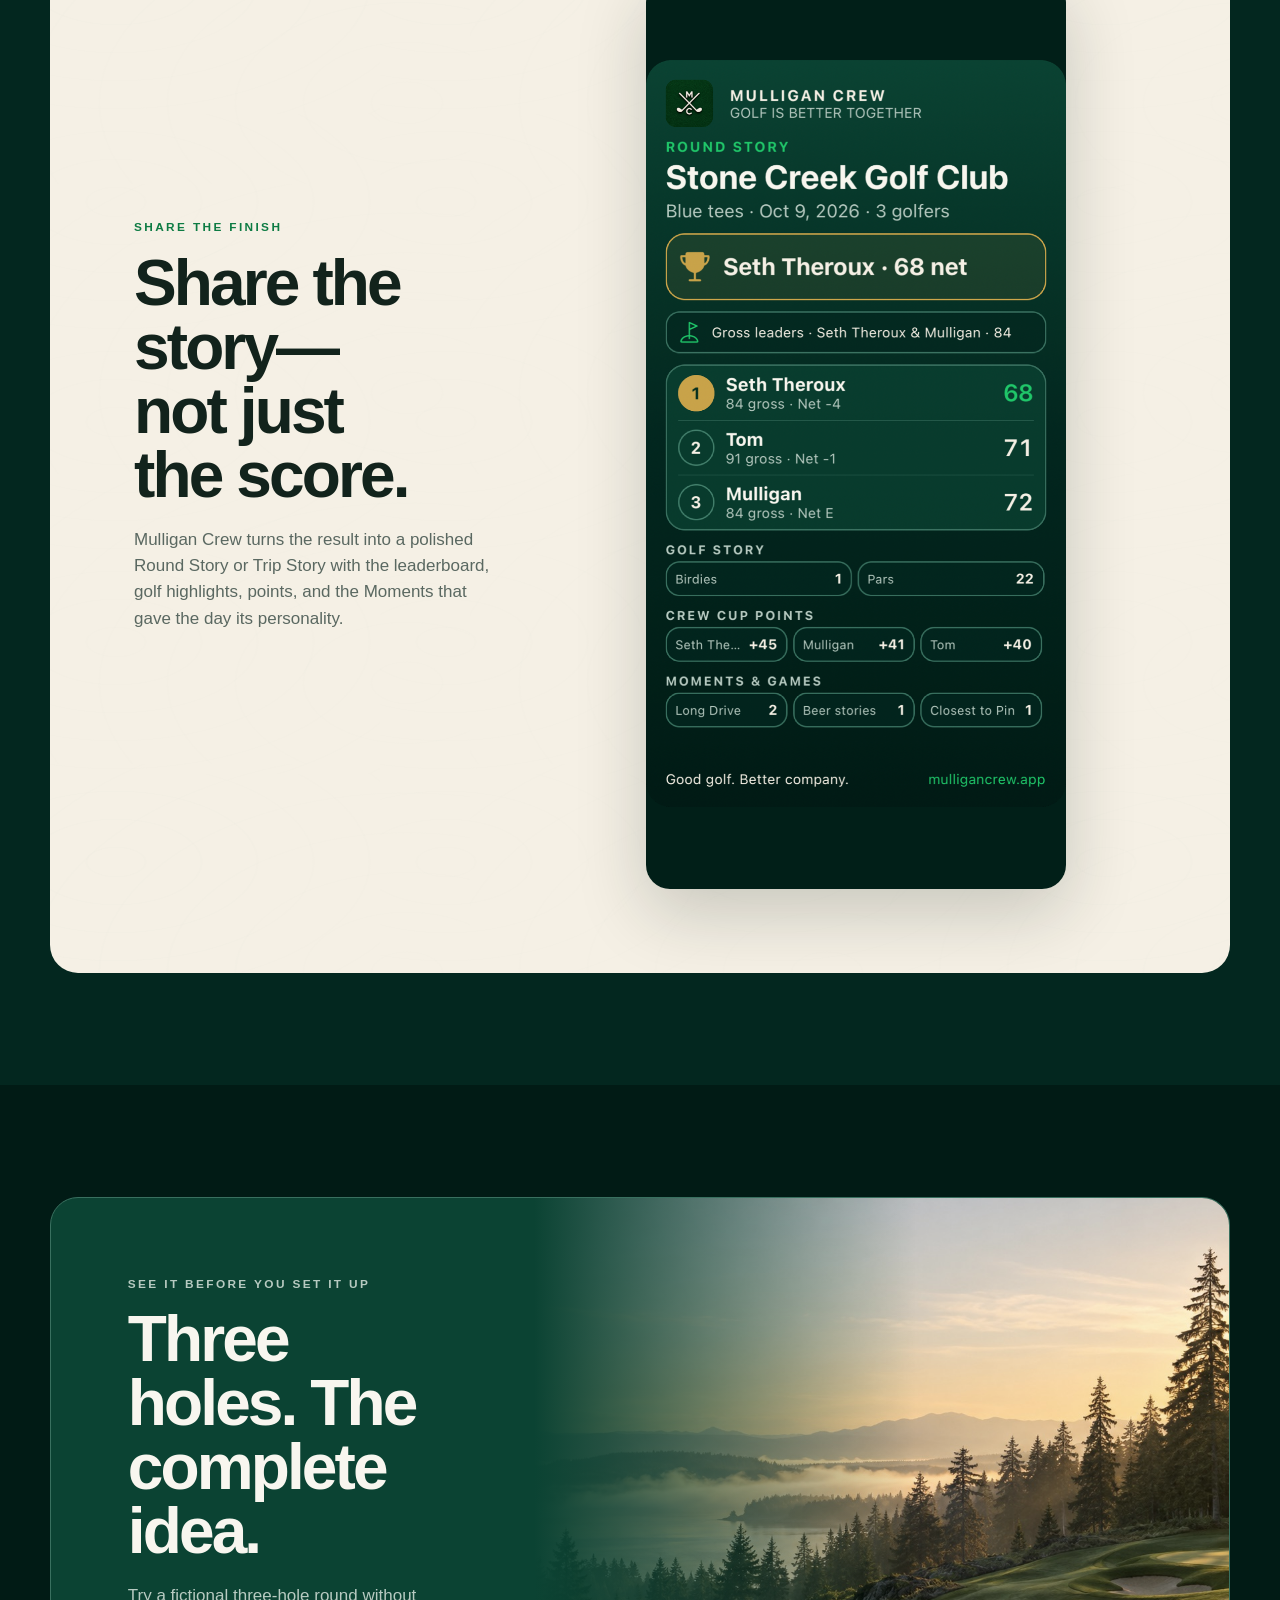
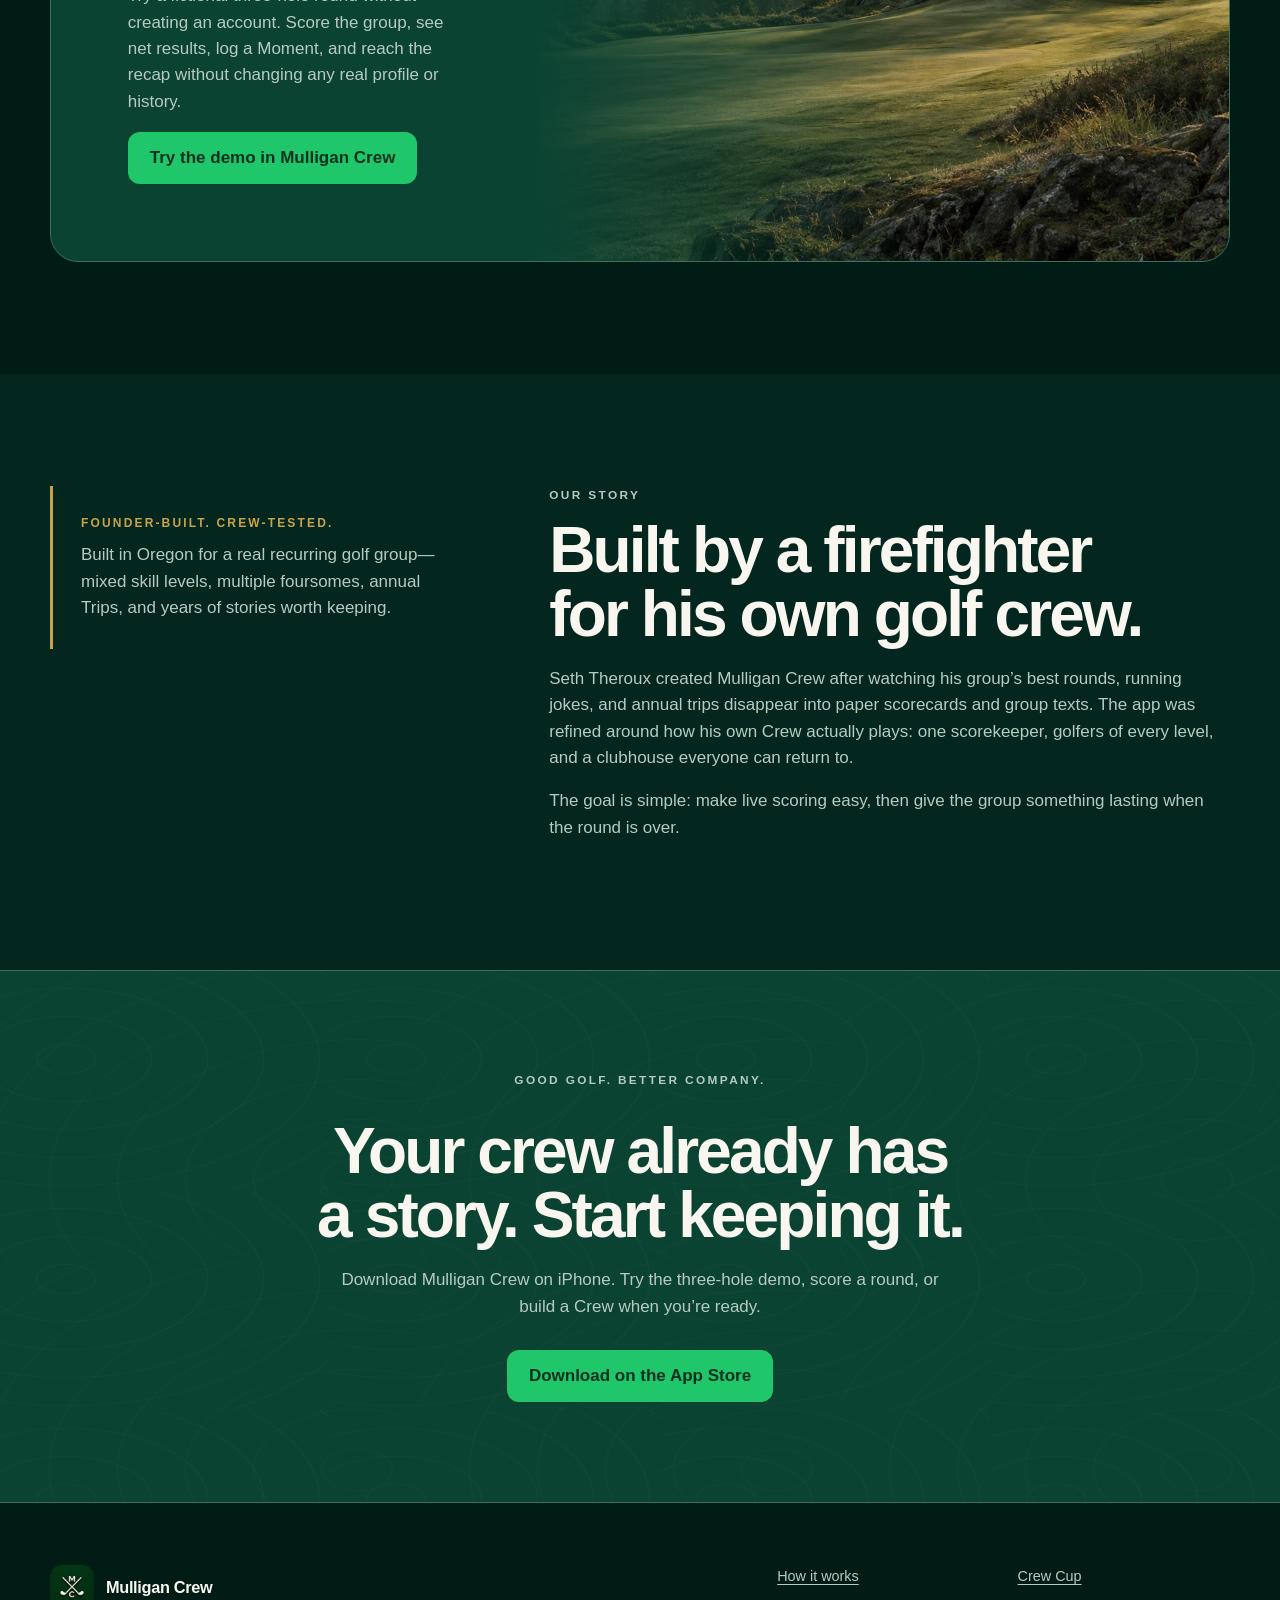
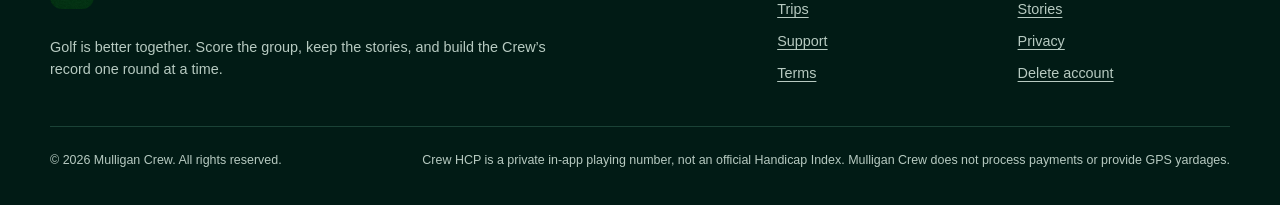
